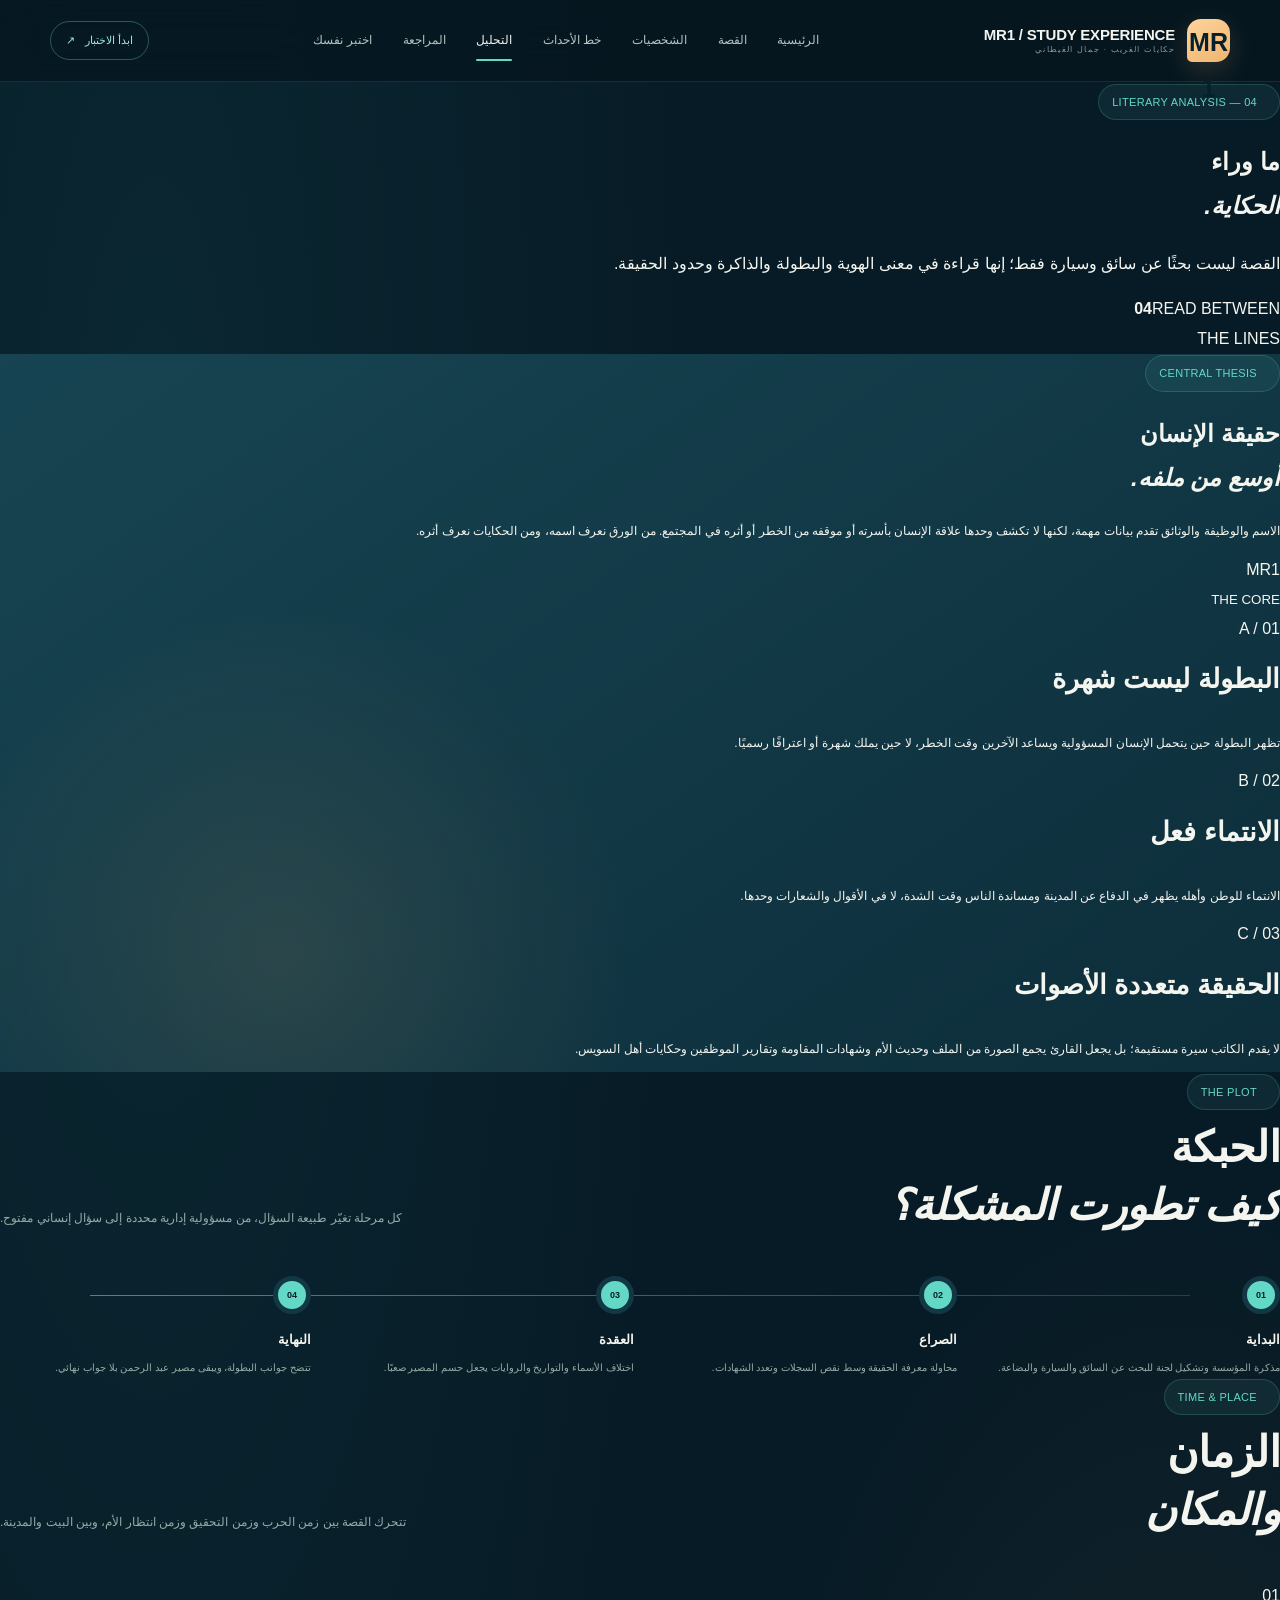
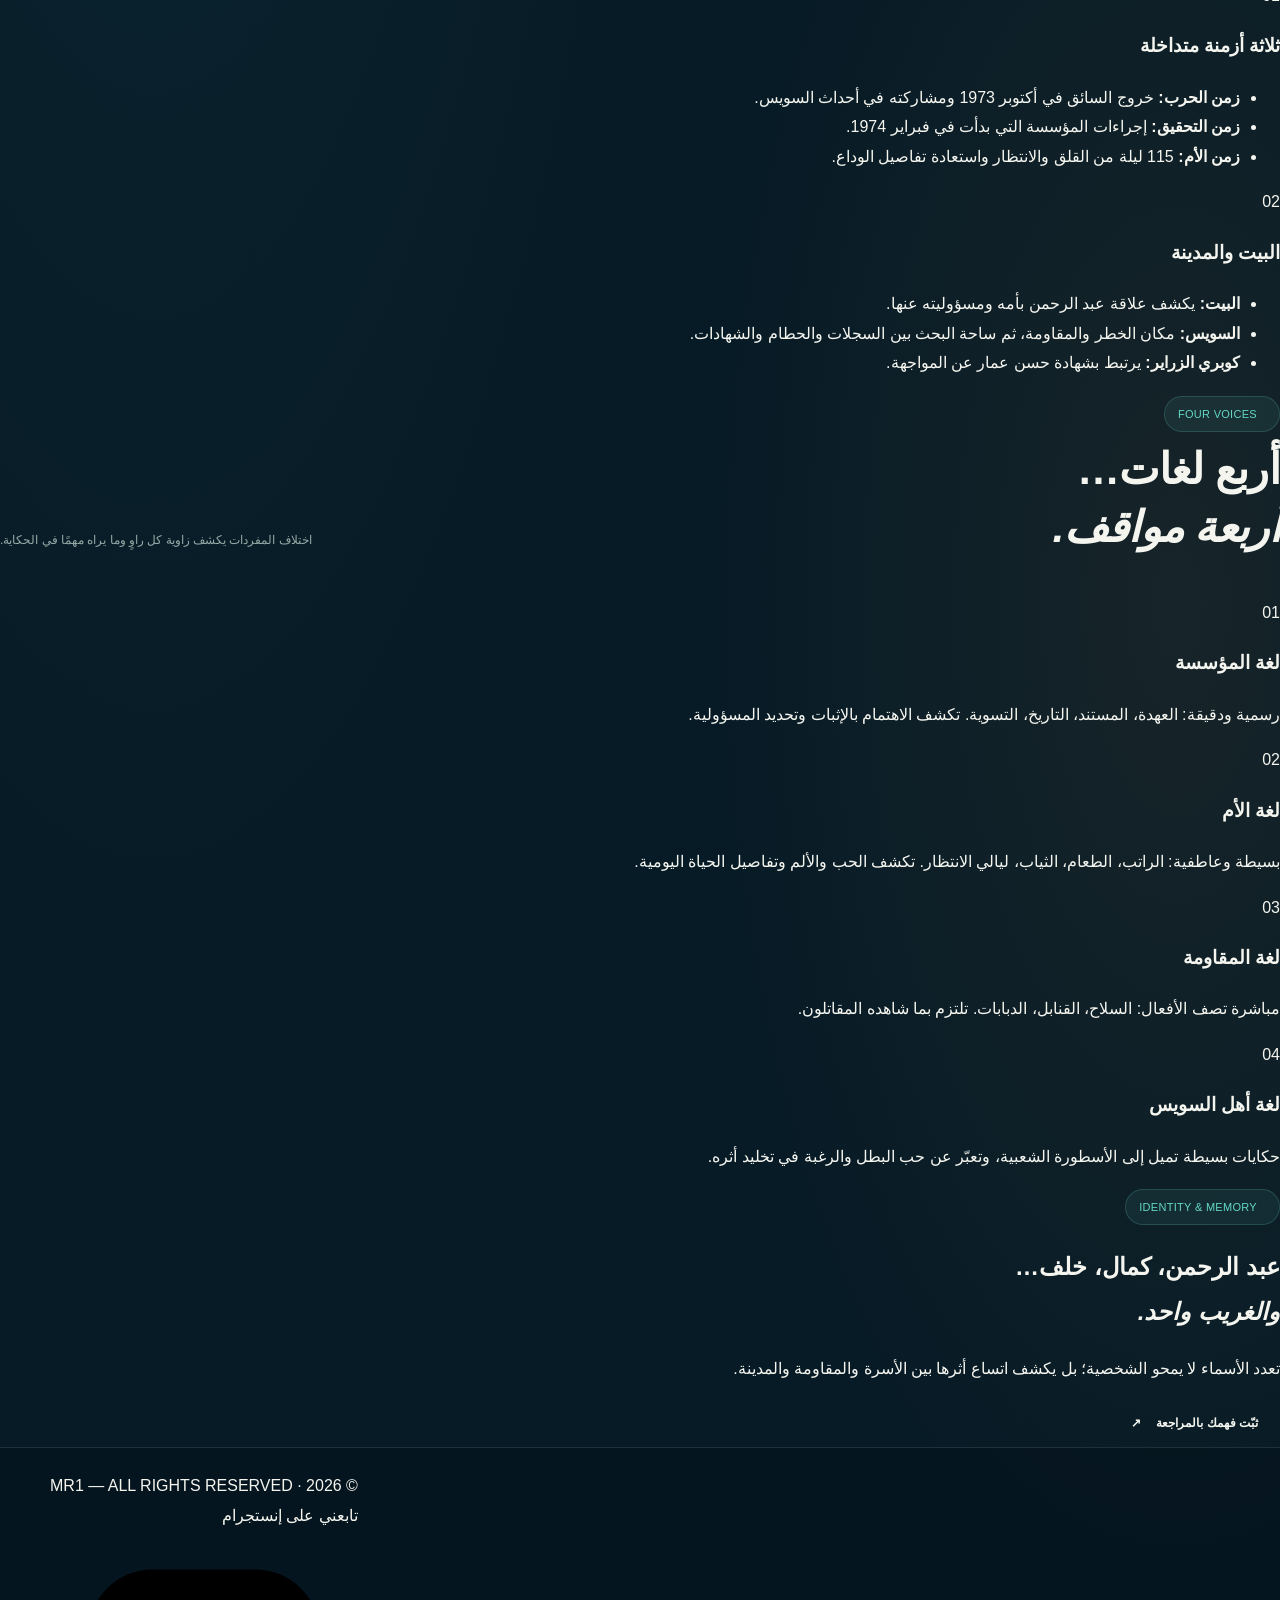
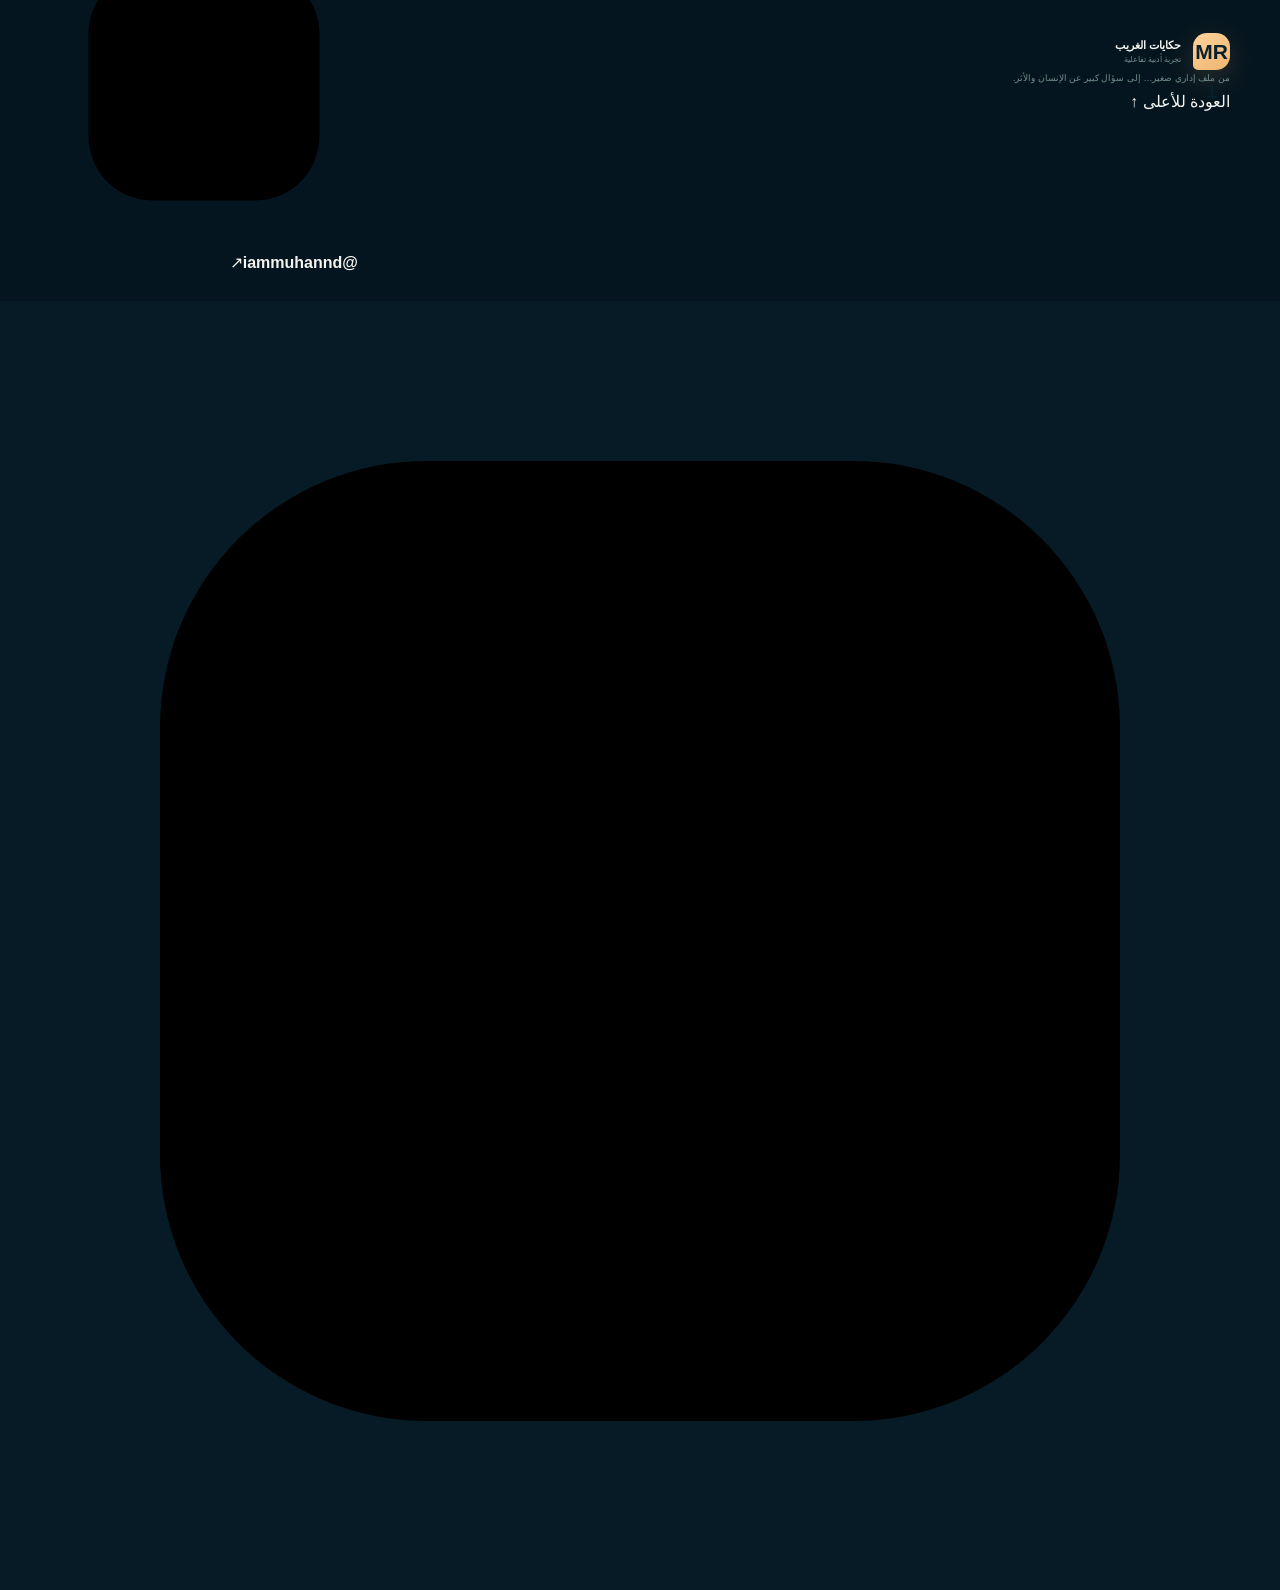
==== analysis.html @ cb4d7dae "Add files via upload" ====
<!doctype html>
<html lang="ar" dir="rtl">
<head>
<meta charset="utf-8"><meta name="viewport" content="width=device-width, initial-scale=1">
<meta name="theme-color" content="#050505"><meta name="description" content="تحليل الفكرة الرئيسة والحبكة والزمان والمكان واللغات السردية في قصة حكايات الغريب.">
<title>التحليل الأدبي | MR1 — حكايات الغريب</title>
<link rel="icon" href="assets/favicon.svg" type="image/svg+xml"><link rel="stylesheet" href="css/style.css"><script src="js/main.js" defer></script>
</head>
<body data-page="analysis" id="top"><div class="grain" aria-hidden="true"></div><div class="light-orb orb-a" aria-hidden="true"></div><div class="light-orb orb-b" aria-hidden="true"></div>
<header class="site-header">
      <a class="brand" href="index.html" aria-label="MR1 — الصفحة الرئيسية"><span class="brand-mark">MR<span>1</span></span><span class="brand-copy"><strong>MR1 / STUDY EXPERIENCE</strong><small>حكايات الغريب · جمال الغيطاني</small></span></a>
      <button class="menu-toggle" type="button" aria-label="فتح القائمة" aria-expanded="false" aria-controls="main-nav"><i></i><i></i><i></i></button>
      <nav class="main-nav" id="main-nav" aria-label="التنقل الرئيسي"><a href="index.html" class="" >الرئيسية</a><a href="story.html" class="" >القصة</a><a href="characters.html" class="" >الشخصيات</a><a href="timeline.html" class="" >خط الأحداث</a><a href="analysis.html" class="active" aria-current=page>التحليل</a><a href="review.html" class="" >المراجعة</a><a href="quiz.html" class="" >اختبر نفسك</a></nav>
      <a class="header-cta" href="quiz.html">ابدأ الاختبار <span>↗</span></a>
    </header><main>
<section class="page-hero shell"><div class="page-hero-copy"><span class="eyebrow"><i></i> 04 — LITERARY ANALYSIS</span><h1>ما وراء<br><em>الحكاية.</em></h1><p>القصة ليست بحثًا عن سائق وسيارة فقط؛ إنها قراءة في معنى الهوية والبطولة والذاكرة وحدود الحقيقة.</p></div><div class="page-side-note"><b>04</b><span>READ BETWEEN<br>THE LINES</span></div></section>
<section class="analysis-main shell"><div class="thesis-card reveal"><div><span class="eyebrow"><i></i> CENTRAL THESIS</span><h2>حقيقة الإنسان<br><em>أوسع من ملفه.</em></h2><p>الاسم والوظيفة والوثائق تقدم بيانات مهمة، لكنها لا تكشف وحدها علاقة الإنسان بأسرته أو موقفه من الخطر أو أثره في المجتمع. من الورق نعرف اسمه، ومن الحكايات نعرف أثره.</p></div><div class="thesis-stamp">MR1<br><small>THE CORE</small></div></div>
<div class="analysis-points"><article class="analysis-point reveal"><span>A / 01</span><h3>البطولة ليست شهرة</h3><p>تظهر البطولة حين يتحمل الإنسان المسؤولية ويساعد الآخرين وقت الخطر، لا حين يملك شهرة أو اعترافًا رسميًا.</p></article><article class="analysis-point reveal"><span>B / 02</span><h3>الانتماء فعل</h3><p>الانتماء للوطن وأهله يظهر في الدفاع عن المدينة ومساندة الناس وقت الشدة، لا في الأقوال والشعارات وحدها.</p></article><article class="analysis-point reveal"><span>C / 03</span><h3>الحقيقة متعددة الأصوات</h3><p>لا يقدم الكاتب سيرة مستقيمة؛ بل يجعل القارئ يجمع الصورة من الملف وحديث الأم وشهادات المقاومة وتقارير الموظفين وحكايات أهل السويس.</p></article></div></section>
<section class="plot-section"><div class="shell"><div class="section-heading reveal"><div><span class="eyebrow"><i></i> THE PLOT</span><h2>الحبكة<br><em>كيف تطورت المشكلة؟</em></h2></div><p>كل مرحلة تغيّر طبيعة السؤال، من مسؤولية إدارية محددة إلى سؤال إنساني مفتوح.</p></div><div class="plot-steps"><article class="plot-step reveal"><span>01</span><b>البداية</b><p>مذكرة المؤسسة وتشكيل لجنة للبحث عن السائق والسيارة والبضاعة.</p></article><article class="plot-step reveal"><span>02</span><b>الصراع</b><p>محاولة معرفة الحقيقة وسط نقص السجلات وتعدد الشهادات.</p></article><article class="plot-step reveal"><span>03</span><b>العقدة</b><p>اختلاف الأسماء والتواريخ والروايات يجعل حسم المصير صعبًا.</p></article><article class="plot-step reveal"><span>04</span><b>النهاية</b><p>تتضح جوانب البطولة، ويبقى مصير عبد الرحمن بلا جواب نهائي.</p></article></div></div></section>
<section class="time-voices shell"><div class="section-heading reveal"><div><span class="eyebrow"><i></i> TIME & PLACE</span><h2>الزمان<br><em>والمكان</em></h2></div><p>تتحرك القصة بين زمن الحرب وزمن التحقيق وزمن انتظار الأم، وبين البيت والمدينة.</p></div><div class="timeplace-grid"><article class="timeplace-card reveal"><span class="giant-mark">01</span><h3>ثلاثة أزمنة متداخلة</h3><ul><li><b>زمن الحرب:</b> خروج السائق في أكتوبر 1973 ومشاركته في أحداث السويس.</li><li><b>زمن التحقيق:</b> إجراءات المؤسسة التي بدأت في فبراير 1974.</li><li><b>زمن الأم:</b> 115 ليلة من القلق والانتظار واستعادة تفاصيل الوداع.</li></ul></article><article class="timeplace-card reveal"><span class="giant-mark">02</span><h3>البيت والمدينة</h3><ul><li><b>البيت:</b> يكشف علاقة عبد الرحمن بأمه ومسؤوليته عنها.</li><li><b>السويس:</b> مكان الخطر والمقاومة، ثم ساحة البحث بين السجلات والحطام والشهادات.</li><li><b>كوبري الزراير:</b> يرتبط بشهادة حسن عمار عن المواجهة.</li></ul></article></div></section>
<section class="voices-section"><div class="shell"><div class="section-heading reveal"><div><span class="eyebrow"><i></i> FOUR VOICES</span><h2>أربع لغات…<br><em>أربعة مواقف.</em></h2></div><p>اختلاف المفردات يكشف زاوية كل راوٍ وما يراه مهمًا في الحكاية.</p></div><div class="voice-grid"><article class="voice reveal"><span>01</span><h3>لغة المؤسسة</h3><p>رسمية ودقيقة: العهدة، المستند، التاريخ، التسوية. تكشف الاهتمام بالإثبات وتحديد المسؤولية.</p></article><article class="voice reveal"><span>02</span><h3>لغة الأم</h3><p>بسيطة وعاطفية: الراتب، الطعام، الثياب، ليالي الانتظار. تكشف الحب والألم وتفاصيل الحياة اليومية.</p></article><article class="voice reveal"><span>03</span><h3>لغة المقاومة</h3><p>مباشرة تصف الأفعال: السلاح، القنابل، الدبابات. تلتزم بما شاهده المقاتلون.</p></article><article class="voice reveal"><span>04</span><h3>لغة أهل السويس</h3><p>حكايات بسيطة تميل إلى الأسطورة الشعبية، وتعبّر عن حب البطل والرغبة في تخليد أثره.</p></article></div></div></section>
<section class="ending-callout shell reveal"><span class="eyebrow"><i></i> IDENTITY & MEMORY</span><h2>عبد الرحمن، كمال، خلف…<br><em>والغريب واحد.</em></h2><p>تعدد الأسماء لا يمحو الشخصية؛ بل يكشف اتساع أثرها بين الأسرة والمقاومة والمدينة.</p><a class="btn btn-blue" href="review.html">ثبّت فهمك بالمراجعة <span>↗</span></a></section>
</main><footer class="site-footer">
      <div class="footer-top"><div class="footer-brand"><span class="brand-mark">MR<span>1</span></span><div><strong>حكايات الغريب</strong><small>تجربة أدبية تفاعلية</small></div></div><p>من ملف إداري صغير… إلى سؤال كبير عن الإنسان والأثر.</p><a class="footer-toplink" href="#top">العودة للأعلى ↑</a></div>
      <div class="footer-bottom"><span class="copyright">© 2026 · MR1 — ALL RIGHTS RESERVED</span><div class="social-area"><span>تابعني على إنستجرام</span><a class="instagram-link" href="https://www.instagram.com/iammuhannd/" target="_blank" rel="noopener noreferrer" aria-label="افتح حساب إنستجرام iammuhannd"><svg viewBox="0 0 24 24" aria-hidden="true"><rect x="3" y="3" width="18" height="18" rx="5"/><circle cx="12" cy="12" r="4"/><circle cx="17.6" cy="6.5" r="1"/></svg><b>@iammuhannd</b><span class="external-arrow">↗</span></a></div></div>
    </footer>
    <a class="floating-instagram" href="https://www.instagram.com/iammuhannd/" target="_blank" rel="noopener noreferrer" aria-label="تابعني على إنستجرام @iammuhannd"><svg viewBox="0 0 24 24" aria-hidden="true"><rect x="3" y="3" width="18" height="18" rx="5"/><circle cx="12" cy="12" r="4"/><circle cx="17.6" cy="6.5" r="1"/></svg></a>
    <button class="back-to-top" type="button" aria-label="العودة إلى أعلى الصفحة">↑</button></body></html>
---- css/style.css ----
:root {
  --bg: #071b26;
  --bg-2: #0a2531;
  --panel: #0d2b38;
  --panel-2: #103340;
  --panel-soft: rgba(16, 51, 64, .68);
  --line: rgba(202, 226, 220, .13);
  --line-strong: rgba(202, 226, 220, .23);
  --text: #f4f5ef;
  --muted: #a8bab9;
  --teal: #64d8c6;
  --teal-2: #a1e7d9;
  --amber: #eeb46e;
  --amber-2: #ffd49d;
  --red: #e86f62;
  --ink: #08202b;
  --radius: 22px;
  --radius-lg: 32px;
  --shadow: 0 24px 70px rgba(0, 0, 0, .24);
  --container: 1180px;
}

* { box-sizing: border-box; }
html { scroll-behavior: smooth; scroll-padding-top: 92px; }
body {
  margin: 0;
  min-width: 320px;
  background:
    radial-gradient(ellipse at 12% 10%, rgba(31, 103, 111, .16), transparent 34%),
    radial-gradient(ellipse at 92% 46%, rgba(212, 145, 77, .08), transparent 28%),
    var(--bg);
  color: var(--text);
  font-family: "Cairo", "Noto Sans Arabic", Tahoma, Arial, sans-serif;
  line-height: 1.85;
  overflow-x: hidden;
}
body::before {
  position: fixed;
  inset: 0;
  z-index: -1;
  content: "";
  opacity: .16;
  pointer-events: none;
  background-image: radial-gradient(rgba(194, 222, 215, .3) .7px, transparent .7px);
  background-size: 28px 28px;
  mask-image: linear-gradient(to bottom, black, transparent 82%);
}
a { color: inherit; text-decoration: none; }
button { font: inherit; }
button, a { -webkit-tap-highlight-color: transparent; }
img { max-width: 100%; display: block; }
::selection { color: var(--ink); background: var(--teal); }

.ambient { position: fixed; z-index: -1; border-radius: 50%; filter: blur(90px); opacity: .14; pointer-events: none; }
.ambient-one { width: 360px; height: 360px; top: 18%; right: -180px; background: #39b8a6; }
.ambient-two { width: 420px; height: 420px; bottom: -200px; left: -200px; background: #d28b4f; opacity: .1; }
.section-shell { width: min(var(--container), calc(100% - 48px)); margin-inline: auto; }
.section { padding-block: 108px; }

/* Header */
.site-header {
  position: sticky;
  top: 0;
  z-index: 50;
  min-height: 82px;
  display: flex;
  align-items: center;
  justify-content: space-between;
  gap: 26px;
  padding: 12px max(24px, calc((100vw - var(--container)) / 2));
  background: rgba(5, 22, 31, .8);
  border-bottom: 1px solid rgba(209, 229, 222, .1);
  backdrop-filter: blur(18px);
}
.brand, .footer-brand { display: inline-flex; align-items: center; gap: 12px; flex-shrink: 0; }
.brand-mark {
  width: 43px; height: 43px; display: grid; place-items: center;
  border-radius: 14px 14px 14px 5px;
  color: var(--ink); background: linear-gradient(145deg, var(--amber-2), var(--amber));
  font-size: 25px; font-weight: 900; box-shadow: 0 8px 28px rgba(238, 180, 110, .18);
}
.brand-copy { display: grid; line-height: 1.35; }
.brand-copy strong { font-size: 15px; letter-spacing: -.2px; }
.brand-copy small { color: #809c9e; font-size: 8px; letter-spacing: 1.3px; direction: ltr; text-align: right; }
.main-nav { display: flex; align-items: center; gap: clamp(15px, 2.4vw, 32px); }
.main-nav a { color: #b4c3c0; font-size: 12px; transition: color .25s ease; position: relative; }
.main-nav a::after { content: ""; position: absolute; height: 2px; width: 0; background: var(--teal); right: 0; bottom: -9px; transition: width .25s ease; border-radius: 4px; }
.main-nav a:hover, .main-nav a.active { color: var(--text); }
.main-nav a:hover::after, .main-nav a.active::after { width: 100%; }
.header-cta { border: 1px solid rgba(100, 216, 198, .35); color: var(--teal-2); padding: 8px 15px; border-radius: 999px; font-size: 11px; transition: .25s ease; white-space: nowrap; }
.header-cta span { margin-right: 7px; }
.header-cta:hover { color: var(--ink); background: var(--teal); border-color: var(--teal); }
.menu-toggle { display: none; }

/* Hero */
.hero { min-height: 690px; display: grid; grid-template-columns: 1.04fr .96fr; align-items: center; gap: 54px; position: relative; padding-block: 70px 110px; }
.hero-copy { position: relative; z-index: 2; padding-top: 20px; }
.eyebrow, .section-kicker { color: var(--teal); font-size: 11px; letter-spacing: .3px; display: inline-flex; align-items: center; gap: 9px; }
.eyebrow { background: rgba(100, 216, 198, .08); border: 1px solid rgba(100, 216, 198, .19); padding: 7px 13px; border-radius: 999px; }
.eyebrow-dot { width: 6px; height: 6px; border-radius: 50%; background: var(--amber); box-shadow: 0 0 0 5px rgba(238, 180, 110, .1); }
.hero h1 { font-size: clamp(54px, 7.2vw, 92px); line-height: 1.15; letter-spacing: -3px; margin: 24px 0 5px; font-weight: 900; }
.hero h1 span { color: var(--amber); display: inline-block; position: relative; }
.hero h1 span::after { content: ""; position: absolute; right: 5px; left: 0; bottom: -7px; height: 7px; border-radius: 50%; background: linear-gradient(90deg, transparent, rgba(238, 180, 110, .55), transparent); filter: blur(2px); }
.hero-subtitle { margin: 22px 0 12px; font-size: clamp(18px, 2vw, 23px); color: var(--teal-2); font-weight: 700; }
.hero-description { max-width: 580px; margin: 0; color: #b3c4c1; font-size: 14px; line-height: 2.05; }
.hero-meta { display: flex; align-items: center; gap: 19px; flex-wrap: wrap; margin-top: 25px; color: #8ca6a4; font-size: 10px; }
.hero-meta span { display: inline-flex; align-items: center; gap: 7px; }
.meta-icon { color: var(--amber); font-style: normal; font-size: 15px; }
.hero-actions { display: flex; align-items: center; gap: 13px; flex-wrap: wrap; margin-top: 31px; }
.btn { display: inline-flex; align-items: center; justify-content: center; gap: 15px; min-height: 48px; padding: 10px 21px; border-radius: 999px; border: 1px solid transparent; cursor: pointer; font-size: 12px; font-weight: 800; transition: transform .25s ease, background .25s ease, color .25s ease, border-color .25s ease; }
.btn:hover { transform: translateY(-3px); }
.btn-primary { background: linear-gradient(115deg, var(--amber-2), var(--amber)); color: #142d31; box-shadow: 0 12px 30px rgba(238, 180, 110, .16); }
.btn-primary:hover { box-shadow: 0 16px 34px rgba(238, 180, 110, .25); }
.btn-primary span { font-size: 17px; line-height: 1; }
.btn-ghost { border-color: var(--line-strong); color: #dce6e1; background: rgba(255,255,255,.025); }
.btn-ghost:hover { border-color: rgba(100, 216, 198, .5); color: var(--teal-2); background: rgba(100, 216, 198, .07); }
.hero-note { display: flex; align-items: center; gap: 11px; margin-top: 50px; color: #6f8c8e; font-size: 10px; }
.note-line { width: 31px; height: 1px; background: var(--amber); }
.hero-visual { min-height: 530px; display: grid; place-items: center; position: relative; }
.visual-glow { position: absolute; width: 72%; height: 70%; border-radius: 50%; background: rgba(53, 171, 158, .21); filter: blur(65px); }
.hero-art-frame { width: min(365px, 78%); height: 495px; border-radius: 175px 175px 28px 28px; overflow: hidden; position: relative; border: 1px solid rgba(238, 205, 158, .4); box-shadow: 0 25px 90px rgba(0,0,0,.44); transform: rotate(-2deg); }
.hero-art { width: 100%; height: 100%; object-fit: cover; object-position: 54% 40%; filter: saturate(.78) contrast(1.07); }
.art-shade { position: absolute; inset: 0; background: linear-gradient(180deg, rgba(5, 23, 30, .04) 30%, rgba(5, 23, 30, .89) 100%), linear-gradient(90deg, rgba(8, 33, 41, .16), transparent); }
.art-caption { position: absolute; right: 27px; left: 27px; bottom: 26px; display: grid; gap: 5px; }
.art-caption span { color: var(--amber-2); font-size: 10px; }
.art-caption strong { font-size: 21px; line-height: 1.6; }
.floating-card { position: absolute; display: flex; align-items: center; gap: 12px; background: rgba(9, 37, 48, .88); border: 1px solid rgba(182, 220, 210, .18); box-shadow: var(--shadow); backdrop-filter: blur(12px); border-radius: 16px; padding: 10px 14px; z-index: 3; min-width: 205px; }
.floating-card-top { top: 88px; right: -2px; animation: float 6s ease-in-out infinite; }
.floating-card-bottom { bottom: 78px; left: -6px; animation: float 7s ease-in-out infinite reverse; }
.float-symbol { width: 39px; height: 39px; display: grid; place-items: center; color: var(--ink); font-weight: 900; background: var(--teal); border-radius: 11px; direction: ltr; }
.floating-card-bottom .float-symbol { background: var(--amber); }
.floating-card b, .floating-card small { display: block; }
.floating-card b { font-size: 11px; }
.floating-card small { color: #8ba7a4; font-size: 9px; }
.orbit { position: absolute; border: 1px solid rgba(100,216,198,.2); border-radius: 50%; transform: rotate(24deg); }
.orbit-one { width: 450px; height: 270px; }
.orbit-two { width: 510px; height: 335px; transform: rotate(-31deg); border-color: rgba(238,180,110,.14); }
.scroll-cue { position: absolute; bottom: 35px; right: 50%; transform: translateX(50%); display: flex; align-items: center; gap: 10px; font-size: 9px; color: #698687; white-space: nowrap; }
.scroll-cue span { width: 22px; height: 34px; border: 1px solid rgba(100,216,198,.4); border-radius: 15px; position: relative; }
.scroll-cue span::after { content: ""; width: 3px; height: 7px; border-radius: 4px; background: var(--teal); position: absolute; top: 7px; right: 8px; animation: wheel 1.7s infinite; }

/* Intro strip */
.intro-strip { display: grid; grid-template-columns: 190px 1fr 245px; align-items: center; gap: 28px; padding-block: 29px; border-top: 1px solid var(--line); border-bottom: 1px solid var(--line); }
.intro-label { display: flex; align-items: center; gap: 12px; color: #8da6a3; font-size: 11px; }
.section-index { width: 39px; height: 39px; display: grid; place-items: center; border: 1px solid rgba(238,180,110,.4); color: var(--amber); border-radius: 12px; direction: ltr; font-size: 12px; }
.intro-statement { font-size: clamp(17px, 2vw, 22px); font-weight: 800; line-height: 1.7; }
.intro-statement em { color: var(--amber); font-style: normal; }
.intro-small { font-size: 10px; color: #819c9b; line-height: 2; border-right: 1px solid rgba(100,216,198,.3); padding-right: 20px; }

/* Section headings */
.section-heading { display: flex; justify-content: space-between; align-items: end; gap: 40px; margin-bottom: 42px; }
.section-heading h2 { margin: 8px 0 0; font-size: clamp(29px, 4vw, 43px); line-height: 1.35; letter-spacing: -.7px; }
.section-heading > p { max-width: 465px; color: #95aaa7; font-size: 12px; line-height: 2.05; margin: 0 0 4px; }
.section-kicker { text-transform: none; }

/* Story */
.story-section { padding-top: 112px; }
.story-grid { display: grid; grid-template-columns: 1.04fr .96fr; gap: 23px; }
.story-main-card, .side-card, .quote-card { border: 1px solid var(--line); background: linear-gradient(145deg, rgba(19,58,70,.82), rgba(9,35,46,.82)); border-radius: var(--radius); }
.story-main-card { padding: 29px; position: relative; overflow: hidden; }
.story-main-card::after { content: ""; position: absolute; width: 220px; height: 220px; border-radius: 50%; border: 1px solid rgba(100,216,198,.12); left: -90px; bottom: -100px; box-shadow: 0 0 0 20px rgba(100,216,198,.025), 0 0 0 40px rgba(100,216,198,.02); }
.card-topline { display: flex; align-items: center; justify-content: space-between; }
.mini-tag { color: var(--teal); background: rgba(100,216,198,.09); border: 1px solid rgba(100,216,198,.19); font-size: 9px; border-radius: 99px; padding: 4px 10px; }
.card-number { color: #567477; direction: ltr; font-size: 10px; }
.file-icon { width: 52px; height: 60px; border-radius: 5px 11px 7px 5px; background: linear-gradient(145deg, #e8ad68, #bd7640); margin: 30px 0 18px; position: relative; transform: rotate(-5deg); box-shadow: 8px 9px 20px rgba(0,0,0,.2); }
.file-icon::before { content: ""; position: absolute; top: -7px; right: 0; width: 22px; height: 12px; border-radius: 5px 5px 0 0; background: #f4c58c; }
.file-icon span { position: absolute; right: 12px; height: 2px; width: 28px; background: rgba(71,42,27,.4); border-radius: 2px; }
.file-icon span:nth-child(1) { top: 21px; }.file-icon span:nth-child(2) { top: 29px; width: 22px; }.file-icon span:nth-child(3) { top: 37px; width: 25px; }
.story-main-card h3 { margin: 0 0 8px; font-size: 25px; }
.story-main-card > p { margin: 0; max-width: 530px; color: #aabfbb; font-size: 12px; }
.file-data { display: grid; grid-template-columns: 1fr 1fr; gap: 11px; border-top: 1px solid var(--line); border-bottom: 1px solid var(--line); padding-block: 18px; margin-top: 23px; }
.file-data div { display: grid; gap: 2px; }
.file-data small { color: #72908f; font-size: 9px; }
.file-data strong { color: #e2eae3; font-size: 11px; }
.card-footnote { color: var(--amber-2); font-size: 10px; margin-top: 18px; position: relative; z-index: 1; }
.story-side { display: grid; grid-template-rows: 1fr 1fr auto; gap: 13px; }
.side-card { display: flex; align-items: flex-start; gap: 17px; padding: 20px 22px; }
.side-number { color: var(--amber); font-size: 27px; font-weight: 900; line-height: 1; direction: ltr; }
.side-label { color: var(--teal); font-size: 9px; }
.side-card h3 { margin: 2px 0 4px; font-size: 17px; }
.side-card p { color: #98afaa; margin: 0; font-size: 11px; line-height: 1.9; }
.quote-card { padding: 17px 22px 16px; background: rgba(238,180,110,.08); border-color: rgba(238,180,110,.23); position: relative; }
.quote-mark { position: absolute; top: 1px; left: 18px; color: rgba(238,180,110,.3); font-family: Georgia, serif; font-size: 62px; line-height: 1; }
.quote-card p { color: #f3dfc4; font-size: 13px; font-weight: 700; margin: 0 0 5px; padding-left: 35px; }
.quote-card small { color: #ae8d67; font-size: 9px; }

/* Timeline */
.timeline-section { background: linear-gradient(180deg, rgba(13,43,55,.22), rgba(7,27,38,.08)); border-block: 1px solid rgba(202,226,220,.07); }
.filter-row { display: flex; gap: 8px; align-items: center; flex-wrap: wrap; margin-bottom: 23px; }
.filter-chip { border: 1px solid var(--line); color: #9bb0ad; border-radius: 99px; padding: 7px 14px; background: rgba(255,255,255,.02); font-size: 10px; cursor: pointer; transition: .2s ease; }
.filter-chip span { color: var(--amber); margin-right: 5px; }
.filter-chip:hover, .filter-chip.active { color: var(--ink); background: var(--teal); border-color: var(--teal); }
.filter-chip.active span { color: #315451; }
.timeline-grid { display: grid; grid-template-columns: repeat(4, 1fr); gap: 13px; }
.timeline-card { min-height: 240px; position: relative; padding: 20px 19px 17px; background: rgba(12,43,55,.8); border: 1px solid var(--line); border-radius: 17px; transition: transform .25s ease, border-color .25s ease, background .25s ease; overflow: hidden; }
.timeline-card::after { content: ""; position: absolute; inset-inline-start: -31px; top: -35px; width: 95px; height: 95px; border-radius: 50%; border: 1px solid rgba(100,216,198,.12); box-shadow: 0 0 0 13px rgba(100,216,198,.025); }
.timeline-card:hover { transform: translateY(-5px); border-color: rgba(100,216,198,.36); background: rgba(16,55,67,.95); }
.timeline-card[hidden] { display: none; }
.timeline-count { display: inline-grid; place-items: center; width: 32px; height: 32px; border-radius: 10px; background: rgba(238,180,110,.12); color: var(--amber); font-size: 10px; font-weight: 900; direction: ltr; }
.timeline-date { display: block; color: #799693; font-size: 9px; margin-top: 14px; }
.timeline-card h3 { font-size: 16px; margin: 4px 0 7px; }
.timeline-card p { color: #9db2ae; font-size: 10px; line-height: 1.9; margin: 0 0 16px; }
.timeline-type { display: inline-block; color: var(--teal-2); font-size: 9px; border-top: 1px solid var(--line); padding-top: 8px; width: 100%; }
.timeline-card-final { border-color: rgba(238,180,110,.35); background: linear-gradient(145deg, rgba(79,56,39,.36), rgba(12,43,55,.88)); }
.timeline-card-final .timeline-count { background: var(--amber); color: var(--ink); }
.timeline-empty { text-align: center; color: var(--amber-2); font-size: 12px; padding: 25px; }

/* Identity */
.identity-section { padding-top: 100px; padding-bottom: 20px; }
.identity-panel { min-height: 360px; overflow: hidden; display: grid; grid-template-columns: 1.05fr .95fr; gap: 30px; align-items: center; padding: 40px 52px; border: 1px solid rgba(100,216,198,.18); border-radius: var(--radius-lg); background: radial-gradient(circle at 77% 50%, rgba(69,168,156,.22), transparent 34%), linear-gradient(120deg, #103746, #0a2734); position: relative; }
.identity-panel::before { content: ""; position: absolute; inset: 0; pointer-events: none; opacity: .14; background: repeating-linear-gradient(135deg, transparent 0 16px, rgba(206,231,220,.13) 17px, transparent 18px 33px); mask-image: linear-gradient(90deg, transparent, black); }
.identity-copy { position: relative; z-index: 2; }
.identity-copy h2 { margin: 9px 0 12px; font-size: clamp(29px, 4vw, 43px); }
.identity-copy p { color: #a6bfba; font-size: 12px; max-width: 560px; }
.name-cloud { display: flex; gap: 9px; align-items: center; flex-wrap: wrap; margin-top: 25px; }
.name-cloud span, .name-cloud strong { border: 1px solid rgba(210,233,222,.18); padding: 6px 13px; border-radius: 99px; font-size: 10px; color: #d9e6dd; background: rgba(255,255,255,.035); }
.name-cloud i { color: var(--amber); font-size: 12px; font-style: normal; }
.name-cloud strong { color: var(--ink); background: var(--amber); border-color: var(--amber); }
.identity-visual { height: 290px; display: grid; place-items: center; position: relative; }
.identity-ring { position: absolute; border: 1px solid rgba(100,216,198,.36); border-radius: 50%; transform: rotate(-25deg); }
.ring-a { width: 240px; height: 240px; box-shadow: 0 0 50px rgba(100,216,198,.08), inset 0 0 40px rgba(100,216,198,.05); }
.ring-b { width: 310px; height: 190px; border-color: rgba(238,180,110,.28); transform: rotate(38deg); }
.identity-core { width: 150px; height: 150px; border-radius: 50%; display: grid; place-content: center; text-align: center; background: radial-gradient(circle at 34% 25%, #1c5b61, #0a2834 73%); border: 1px solid rgba(177,233,215,.42); box-shadow: 0 0 50px rgba(100,216,198,.16); z-index: 1; }
.identity-core span { color: var(--amber); font-size: 10px; }
.identity-core strong { font-size: 22px; line-height: 1.25; }
.identity-core small { color: #8faaa4; font-size: 8px; margin-top: 4px; }
.orbit-label { position: absolute; z-index: 2; background: #173e48; border: 1px solid rgba(100,216,198,.25); border-radius: 99px; font-size: 9px; padding: 5px 12px; color: var(--teal-2); }
.label-one { top: 22px; right: 50%; transform: translateX(50%); }.label-two { bottom: 27px; right: 3px; }.label-three { bottom: 36px; left: 5px; }

/* Characters */
.character-grid { display: grid; grid-template-columns: repeat(5, 1fr); gap: 13px; }
.character-card { padding: 21px 18px 18px; border-radius: 18px; background: linear-gradient(155deg, rgba(17,54,66,.88), rgba(9,34,45,.84)); border: 1px solid var(--line); min-height: 290px; transition: transform .25s ease, border-color .25s ease; }
.character-card:hover { transform: translateY(-5px); border-color: rgba(100,216,198,.34); }
.character-highlight { border-color: rgba(238,180,110,.36); background: linear-gradient(155deg, rgba(73,55,40,.45), rgba(9,34,45,.9)); }
.character-avatar { width: 47px; height: 47px; border-radius: 15px 15px 15px 5px; display: grid; place-items: center; font-size: 22px; font-weight: 900; color: var(--ink); background: var(--amber); margin-bottom: 17px; }
.avatar-warm { background: #d78b75; }.avatar-blue { background: #75bdbd; }.avatar-purple { background: #9a9ac7; }.avatar-gold { background: #dbbd77; }
.character-role { color: var(--teal); font-size: 9px; }
.character-card h3 { font-size: 15px; margin: 4px 0 7px; }
.character-card p { color: #9bb0ac; font-size: 10px; line-height: 1.95; margin: 0; }
.character-tags { display: flex; gap: 5px; flex-wrap: wrap; margin-top: 14px; }
.character-tags span { color: #a9c0b9; border: 1px solid var(--line); padding: 3px 7px; border-radius: 99px; font-size: 8px; }
.witness-band { display: grid; grid-template-columns: 260px 1fr; gap: 30px; padding: 22px 26px; margin-top: 17px; border: 1px solid var(--line); border-radius: 17px; background: rgba(255,255,255,.025); align-items: center; }
.witness-band h3 { margin: 3px 0 0; font-size: 16px; }
.witness-band p { margin: 0; color: #9cb2ae; font-size: 11px; }
.witness-band b { color: var(--amber-2); }

/* Analysis */
.analysis-section { background: linear-gradient(180deg, rgba(9,35,47,.88), rgba(7,27,38,.9)); border-block: 1px solid rgba(202,226,220,.07); }
.analysis-grid { display: grid; grid-template-columns: 1.18fr 1fr 1fr; gap: 13px; }
.analysis-card { min-height: 225px; padding: 23px; border: 1px solid var(--line); border-radius: 19px; background: rgba(15,49,61,.68); position: relative; overflow: hidden; }
.analysis-card h3 { font-size: 18px; margin: 5px 0 8px; }
.analysis-card p { color: #9bb1ad; font-size: 10px; line-height: 2; margin: 0; }
.analysis-number { position: absolute; top: 9px; left: 15px; font-size: 37px; font-weight: 900; color: rgba(100,216,198,.1); direction: ltr; }
.analysis-main { grid-row: span 2; min-height: 0; display: flex; flex-direction: column; justify-content: center; background: radial-gradient(circle at 22% 84%, rgba(238,180,110,.11), transparent 30%), linear-gradient(145deg, #174452, #0d2d3a); border-color: rgba(100,216,198,.25); }
.analysis-main h3 { font-size: 27px; max-width: 330px; margin-top: 12px; }
.analysis-main p { font-size: 12px; }
.analysis-quote { font-size: 11px; border-right: 2px solid var(--amber); padding-right: 13px; margin-top: 25px; color: var(--amber-2); }
.plot-block { margin-top: 48px; border: 1px solid var(--line); border-radius: 22px; padding: 28px; background: rgba(255,255,255,.025); }
.plot-heading { display: flex; align-items: end; justify-content: space-between; margin-bottom: 26px; }
.plot-heading h3 { margin: 4px 0 0; font-size: 22px; }
.plot-steps { display: grid; grid-template-columns: repeat(4, 1fr); gap: 12px; position: relative; }
.plot-steps::before { content: ""; position: absolute; height: 1px; top: 19px; right: 7%; left: 7%; background: linear-gradient(90deg, var(--amber), rgba(100,216,198,.4)); opacity: .55; }
.plot-step { position: relative; padding-top: 48px; }
.plot-step > span { position: absolute; top: 0; right: 0; z-index: 1; width: 38px; height: 38px; display: grid; place-items: center; border-radius: 50%; color: var(--ink); background: var(--teal); border: 5px solid #123845; direction: ltr; font-size: 9px; font-weight: 900; }
.plot-step-end > span { background: var(--amber); }
.plot-step b { font-size: 13px; }
.plot-step p { font-size: 10px; color: #95aba6; line-height: 1.9; margin: 4px 0 0; padding-left: 13px; }
.time-place-grid { display: grid; grid-template-columns: 1fr 1fr; gap: 14px; margin-top: 15px; }
.time-place-card { display: flex; gap: 18px; padding: 25px; border: 1px solid var(--line); border-radius: 19px; background: rgba(15,49,61,.65); }
.tp-icon { flex-shrink: 0; width: 44px; height: 44px; display: grid; place-items: center; background: rgba(238,180,110,.1); color: var(--amber); border-radius: 13px; font-size: 22px; }
.time-place-card h3 { margin: 3px 0 10px; font-size: 18px; }
.time-place-card ul { margin: 0; padding-right: 17px; color: #9db2ad; font-size: 10px; line-height: 2.05; }
.time-place-card li { margin: 4px 0; }
.time-place-card b { color: #d8e5db; }
.voices-block { margin-top: 50px; }
.voices-heading { display: flex; align-items: end; justify-content: space-between; gap: 20px; margin-bottom: 20px; }
.voices-heading h3 { margin: 5px 0 0; font-size: 24px; }
.voices-heading > p { color: #91a9a5; font-size: 10px; margin: 0; }
.voices-grid { display: grid; grid-template-columns: repeat(4, 1fr); gap: 12px; }
.voice-card { padding: 20px; border: 1px solid var(--line); border-radius: 17px; background: linear-gradient(145deg, rgba(18,58,69,.7), rgba(9,34,45,.8)); }
.voice-symbol { color: var(--amber); font-size: 10px; direction: ltr; display: inline-block; border-bottom: 1px solid rgba(238,180,110,.35); padding-bottom: 4px; }
.voice-card h4 { margin: 9px 0 4px; font-size: 14px; }
.voice-card p { margin: 0; color: #9bb0ac; font-size: 10px; line-height: 1.95; }

/* Open ending */
.open-ending-section { padding-top: 90px; padding-bottom: 90px; }
.open-ending-card { min-height: 330px; display: grid; grid-template-columns: 300px 1fr; gap: 42px; align-items: center; padding: 35px 44px; border: 1px solid rgba(238,180,110,.2); border-radius: var(--radius-lg); background: radial-gradient(circle at 15% 50%, rgba(238,180,110,.1), transparent 32%), linear-gradient(110deg, rgba(69,49,36,.34), rgba(12,42,53,.9)); overflow: hidden; }
.ending-art { height: 235px; display: grid; place-items: center; position: relative; }
.ending-orbit { position: absolute; width: 195px; height: 195px; border: 1px solid rgba(238,180,110,.37); border-radius: 50%; box-shadow: 0 0 0 18px rgba(238,180,110,.035), 0 0 0 38px rgba(238,180,110,.025); }
.ending-question { width: 108px; height: 108px; border-radius: 50%; display: grid; place-items: center; color: var(--ink); background: linear-gradient(145deg, var(--amber-2), #d48a50); font-size: 62px; font-weight: 900; box-shadow: 0 0 55px rgba(238,180,110,.16); z-index: 1; }
.ending-label { position: absolute; bottom: 3px; color: #bd9a73; font-size: 9px; }
.ending-copy h2 { font-size: clamp(26px, 3.7vw, 39px); margin: 6px 0 10px; }
.ending-copy p { max-width: 720px; color: #a9bab2; font-size: 12px; line-height: 2.1; margin: 0; }
.ending-points { display: flex; flex-wrap: wrap; gap: 9px; margin-top: 22px; }
.ending-points span { border: 1px solid rgba(238,180,110,.19); background: rgba(238,180,110,.06); color: #dcb98e; font-size: 9px; border-radius: 99px; padding: 5px 10px; }

/* Quiz */
.quiz-section { background: linear-gradient(180deg, rgba(13,43,55,.28), rgba(8,30,41,.8)); border-block: 1px solid rgba(202,226,220,.08); }
.quiz-layout { display: grid; grid-template-columns: 310px 1fr; border: 1px solid var(--line); border-radius: 24px; overflow: hidden; background: rgba(13,44,57,.7); box-shadow: var(--shadow); }
.quiz-aside { padding: 32px; background: linear-gradient(160deg, #174552, #0d2d39); border-left: 1px solid var(--line); }
.quiz-badge { display: inline-block; color: var(--teal-2); border: 1px solid rgba(100,216,198,.25); border-radius: 99px; padding: 5px 11px; font-size: 9px; }
.quiz-big-number { color: var(--amber); font-size: 75px; line-height: 1.2; font-weight: 900; margin-top: 23px; direction: ltr; text-align: right; }
.quiz-big-number span { color: #a6b9b2; font-size: 12px; font-weight: 400; }
.quiz-aside h3 { margin: 3px 0 7px; font-size: 20px; }
.quiz-aside p { color: #9ab3ad; font-size: 10px; line-height: 2; margin: 0; }
.quiz-progress-label { display: flex; justify-content: space-between; font-size: 9px; color: #8ba6a2; margin-top: 35px; }
.quiz-progress-label b { color: var(--teal-2); direction: ltr; }
.progress-track { height: 5px; background: rgba(255,255,255,.1); border-radius: 99px; overflow: hidden; margin-top: 8px; }
.progress-track span { display: block; width: 0; height: 100%; background: linear-gradient(90deg, var(--teal), var(--amber)); border-radius: inherit; transition: width .3s ease; }
.quiz-main { padding: 30px; min-height: 410px; }
.quiz-question { padding-bottom: 23px; margin-bottom: 21px; border-bottom: 1px solid var(--line); }
.quiz-question:last-child { border-bottom: 0; margin-bottom: 0; }
.quiz-question-top { display: flex; justify-content: space-between; align-items: center; gap: 15px; }
.quiz-question-top span:first-child { color: var(--amber); font-size: 9px; }
.quiz-question-top span:last-child { color: #71908d; font-size: 9px; }
.quiz-question h3 { font-size: 16px; margin: 5px 0 14px; }
.quiz-options { display: grid; grid-template-columns: 1fr 1fr; gap: 8px; }
.quiz-option { text-align: right; color: #b8c9c2; background: rgba(255,255,255,.025); border: 1px solid var(--line); border-radius: 11px; padding: 10px 13px; font-size: 10px; cursor: pointer; transition: .2s ease; }
.quiz-option:hover:not(:disabled) { border-color: rgba(100,216,198,.42); color: var(--text); background: rgba(100,216,198,.06); }
.quiz-option:disabled { cursor: default; opacity: .86; }
.quiz-option.correct { border-color: rgba(100,216,198,.7); background: rgba(100,216,198,.15); color: #a5f0db; }
.quiz-option.incorrect { border-color: rgba(232,111,98,.6); background: rgba(232,111,98,.12); color: #ffb0a6; }
.quiz-feedback { margin: 10px 0 0; color: #99b7b0; font-size: 10px; line-height: 1.9; }
.quiz-feedback strong { color: var(--teal-2); }
.quiz-footer { display: flex; justify-content: space-between; align-items: center; gap: 15px; border-top: 1px solid var(--line); padding-top: 18px; margin-top: 8px; }
.quiz-footer .btn { min-height: 39px; padding: 7px 15px; font-size: 10px; }
.quiz-footer > span { color: #799593; font-size: 9px; }
.quiz-result { border: 1px solid rgba(238,180,110,.3); background: rgba(238,180,110,.07); border-radius: 14px; padding: 16px; margin-bottom: 15px; display: flex; align-items: center; justify-content: space-between; gap: 15px; }
.quiz-result strong { color: var(--amber-2); font-size: 20px; direction: ltr; }
.quiz-result p { margin: 0; color: #c0cfc5; font-size: 11px; }

/* CTA + Footer */
.final-cta { display: flex; justify-content: space-between; align-items: center; gap: 30px; padding-block: 80px; }
.final-cta h2 { max-width: 760px; margin: 8px 0 0; font-size: clamp(23px, 3.2vw, 35px); line-height: 1.6; }
.final-cta .btn { flex-shrink: 0; }
.site-footer { border-top: 1px solid var(--line); min-height: 100px; display: flex; align-items: center; justify-content: space-between; gap: 20px; padding: 23px max(24px, calc((100vw - var(--container)) / 2)); background: rgba(4,18,26,.55); }
.footer-brand .brand-mark { width: 37px; height: 37px; font-size: 21px; }
.footer-brand div { display: grid; line-height: 1.4; }
.footer-brand strong { font-size: 11px; }.footer-brand small { color: #718d8b; font-size: 8px; }
.site-footer p { color: #728e8b; font-size: 9px; margin: 0; }
.site-footer > a { color: var(--teal); font-size: 10px; }
.back-to-top { position: fixed; left: 24px; bottom: 24px; z-index: 40; width: 43px; height: 43px; border: 1px solid rgba(100,216,198,.35); border-radius: 14px; background: rgba(7,31,42,.9); color: var(--teal); font-size: 21px; cursor: pointer; opacity: 0; visibility: hidden; transform: translateY(12px); transition: .25s ease; backdrop-filter: blur(10px); }
.back-to-top.visible { opacity: 1; visibility: visible; transform: translateY(0); }

/* Motion */
.js-ready .reveal { opacity: 0; transform: translateY(18px); transition: opacity .65s ease, transform .65s ease; }
.js-ready .reveal.is-visible { opacity: 1; transform: translateY(0); }
@keyframes float { 0%,100% { transform: translateY(0); } 50% { transform: translateY(-10px); } }
@keyframes wheel { 0% { opacity: 0; transform: translateY(0); } 30% { opacity: 1; } 100% { opacity: 0; transform: translateY(12px); } }

/* Responsive */
@media (max-width: 1050px) {
  .main-nav { gap: 14px; }
  .main-nav a { font-size: 10px; }
  .hero { gap: 25px; }
  .timeline-grid { grid-template-columns: repeat(3, 1fr); }
  .character-grid { grid-template-columns: repeat(3, 1fr); }
  .character-card { min-height: 260px; }
}
@media (max-width: 760px) {
  html { scroll-padding-top: 78px; }
  .section-shell { width: min(100% - 32px, var(--container)); }
  .section { padding-block: 76px; }
  .site-header { min-height: 70px; padding: 10px 16px; gap: 12px; }
  .brand-mark { width: 39px; height: 39px; }
  .brand-copy strong { font-size: 13px; }.brand-copy small { font-size: 7px; }
  .header-cta { display: none; }
  .menu-toggle { display: flex; width: 41px; height: 41px; flex-direction: column; justify-content: center; align-items: center; gap: 5px; border: 1px solid var(--line-strong); border-radius: 12px; background: rgba(255,255,255,.03); cursor: pointer; }
  .menu-toggle span { display: block; width: 17px; height: 2px; background: var(--teal-2); border-radius: 4px; transition: .2s ease; }
  .menu-toggle[aria-expanded="true"] span:nth-child(1) { transform: translateY(7px) rotate(45deg); }
  .menu-toggle[aria-expanded="true"] span:nth-child(2) { opacity: 0; }
  .menu-toggle[aria-expanded="true"] span:nth-child(3) { transform: translateY(-7px) rotate(-45deg); }
  .main-nav { display: none; position: absolute; top: calc(100% + 1px); left: 0; right: 0; padding: 13px 18px 18px; background: rgba(5,22,31,.97); border-bottom: 1px solid var(--line); flex-direction: column; align-items: stretch; gap: 0; }
  .main-nav.open { display: flex; }
  .main-nav a { padding: 11px 5px; font-size: 12px; border-bottom: 1px solid rgba(202,226,220,.07); }
  .main-nav a::after { display: none; }
  .hero { min-height: auto; grid-template-columns: 1fr; gap: 12px; padding-block: 58px 85px; }
  .hero-copy { padding-top: 0; }
  .hero h1 { font-size: clamp(55px, 16vw, 82px); letter-spacing: -2px; }
  .hero-description { font-size: 12px; }
  .hero-meta { gap: 10px 16px; font-size: 9px; }
  .hero-note { margin-top: 28px; }
  .hero-visual { min-height: 450px; margin-top: 10px; }
  .hero-art-frame { width: 62%; height: 415px; }
  .floating-card-top { right: 1%; top: 65px; }.floating-card-bottom { left: 0; bottom: 48px; }
  .orbit-one { width: 330px; height: 210px; }.orbit-two { width: 360px; height: 240px; }
  .scroll-cue { bottom: 24px; }
  .intro-strip { grid-template-columns: 1fr; gap: 13px; padding-block: 24px; }
  .intro-statement { font-size: 18px; }.intro-small { border-right: 0; padding-right: 0; max-width: 450px; }
  .section-heading { display: block; margin-bottom: 28px; }
  .section-heading > p { margin-top: 12px; font-size: 11px; }
  .story-section { padding-top: 75px; }
  .story-grid { grid-template-columns: 1fr; }
  .story-main-card { padding: 23px; }
  .story-side { grid-template-rows: auto; }
  .timeline-grid { grid-template-columns: repeat(2, 1fr); }
  .timeline-card { min-height: 230px; padding: 16px; }
  .identity-panel { grid-template-columns: 1fr; padding: 29px 24px; gap: 10px; }
  .identity-visual { height: 260px; }
  .character-grid { grid-template-columns: repeat(2, 1fr); }
  .character-card { min-height: 270px; padding: 17px 15px; }
  .witness-band { grid-template-columns: 1fr; gap: 8px; }
  .analysis-grid { grid-template-columns: 1fr 1fr; }
  .analysis-main { grid-column: 1 / -1; grid-row: auto; min-height: 260px; }
  .plot-block { padding: 22px 17px; }
  .plot-steps { grid-template-columns: 1fr 1fr; gap: 20px 13px; }
  .plot-steps::before { display: none; }
  .time-place-grid { grid-template-columns: 1fr; }
  .voices-heading { display: block; }.voices-heading > p { margin-top: 8px; }
  .voices-grid { grid-template-columns: 1fr 1fr; }
  .open-ending-card { grid-template-columns: 1fr; gap: 10px; padding: 26px 23px; }
  .ending-art { height: 210px; }
  .quiz-layout { grid-template-columns: 1fr; }
  .quiz-aside { padding: 24px; border-left: 0; border-bottom: 1px solid var(--line); }
  .quiz-big-number { font-size: 55px; margin-top: 10px; }
  .quiz-progress-label { margin-top: 18px; }
  .quiz-main { padding: 22px 17px; }
  .final-cta { display: block; padding-block: 60px; }
  .final-cta .btn { margin-top: 22px; }
  .site-footer { padding: 22px 16px; flex-wrap: wrap; }
  .site-footer p { order: 3; flex-basis: 100%; }
  .back-to-top { left: 14px; bottom: 14px; }
}
@media (max-width: 440px) {
  .hero-visual { min-height: 400px; }
  .hero-art-frame { width: 67%; height: 365px; }
  .floating-card { min-width: 174px; padding: 8px 10px; gap: 8px; }
  .floating-card-top { top: 46px; }.floating-card-bottom { bottom: 37px; }
  .floating-card b { font-size: 9px; }.floating-card small { font-size: 8px; }
  .float-symbol { width: 34px; height: 34px; font-size: 12px; }
  .timeline-grid { grid-template-columns: 1fr; }
  .timeline-card { min-height: 0; }
  .character-grid { grid-template-columns: 1fr 1fr; gap: 9px; }
  .character-card { min-height: 290px; }
  .analysis-grid { grid-template-columns: 1fr; }
  .analysis-main { grid-column: auto; }
  .plot-steps { grid-template-columns: 1fr; gap: 13px; }
  .plot-step { padding-top: 0; padding-right: 51px; min-height: 45px; }
  .plot-step > span { top: 0; right: 0; }
  .plot-step p { padding-left: 0; }
  .voices-grid { grid-template-columns: 1fr; }
  .quiz-options { grid-template-columns: 1fr; }
  .quiz-footer { align-items: flex-start; flex-direction: column; }
}
@media (prefers-reduced-motion: reduce) {
  *, *::before, *::after { scroll-behavior: auto !important; animation-duration: .01ms !important; animation-iteration-count: 1 !important; transition-duration: .01ms !important; }
  .js-ready .reveal { opacity: 1; transform: none; }
}

/* Author context */
.author-section { display: grid; grid-template-columns: 76px 1.15fr .85fr; align-items: center; gap: 25px; margin-top: 76px; margin-bottom: 85px; padding: 25px 28px; border: 1px solid rgba(238,180,110,.18); border-radius: 20px; background: linear-gradient(105deg, rgba(68,49,37,.24), rgba(12,44,56,.62)); }
.author-marker { display: grid; justify-items: center; gap: 6px; }
.author-marker span { color: #b8956b; font-size: 8px; white-space: nowrap; }
.author-marker strong { width: 54px; height: 54px; display: grid; place-items: center; border-radius: 17px 17px 17px 5px; background: linear-gradient(145deg, var(--amber-2), var(--amber)); color: var(--ink); font-size: 29px; }
.author-copy h2 { font-size: 22px; margin: 5px 0 6px; }
.author-copy p, .author-insight p { color: #9fb4ae; font-size: 10px; line-height: 2; margin: 0; }
.author-insight { border-right: 1px solid rgba(238,180,110,.34); padding-right: 22px; }
.author-insight span { color: var(--amber-2); font-size: 10px; display: block; margin-bottom: 5px; }

/* Essay answers */
.essay-section { padding-top: 20px; padding-bottom: 95px; }
.essay-list { display: grid; grid-template-columns: 1fr 1fr; gap: 11px; }
.essay-item { border: 1px solid var(--line); border-radius: 15px; background: rgba(14,47,59,.72); overflow: hidden; transition: border-color .2s ease, background .2s ease; }
.essay-item[open] { border-color: rgba(100,216,198,.32); background: rgba(17,56,67,.82); }
.essay-item summary { display: flex; align-items: center; gap: 13px; padding: 16px 18px; cursor: pointer; list-style: none; color: #dce7e0; font-size: 11px; font-weight: 700; }
.essay-item summary::-webkit-details-marker { display: none; }
.essay-item summary::after { content: "+"; margin-right: auto; color: var(--teal); font-size: 19px; font-weight: 400; }
.essay-item[open] summary::after { content: "−"; color: var(--amber); }
.essay-item summary span { display: grid; place-items: center; width: 30px; height: 30px; flex-shrink: 0; border-radius: 9px; color: var(--amber); background: rgba(238,180,110,.1); font-size: 9px; direction: ltr; }
.essay-item p { color: #9fb5ae; font-size: 10px; line-height: 2; margin: 0; padding: 0 61px 18px 20px; }
@media (max-width: 760px) {
  .author-section { grid-template-columns: 60px 1fr; gap: 15px; margin-top: 60px; margin-bottom: 65px; padding: 20px; }
  .author-marker strong { width: 46px; height: 46px; }
  .author-insight { grid-column: 1 / -1; border-right: 0; border-top: 1px solid rgba(238,180,110,.2); padding: 13px 0 0; }
  .essay-list { grid-template-columns: 1fr; }
  .essay-item summary { font-size: 10px; padding: 13px; }
  .essay-item p { padding: 0 55px 15px 15px; }
}
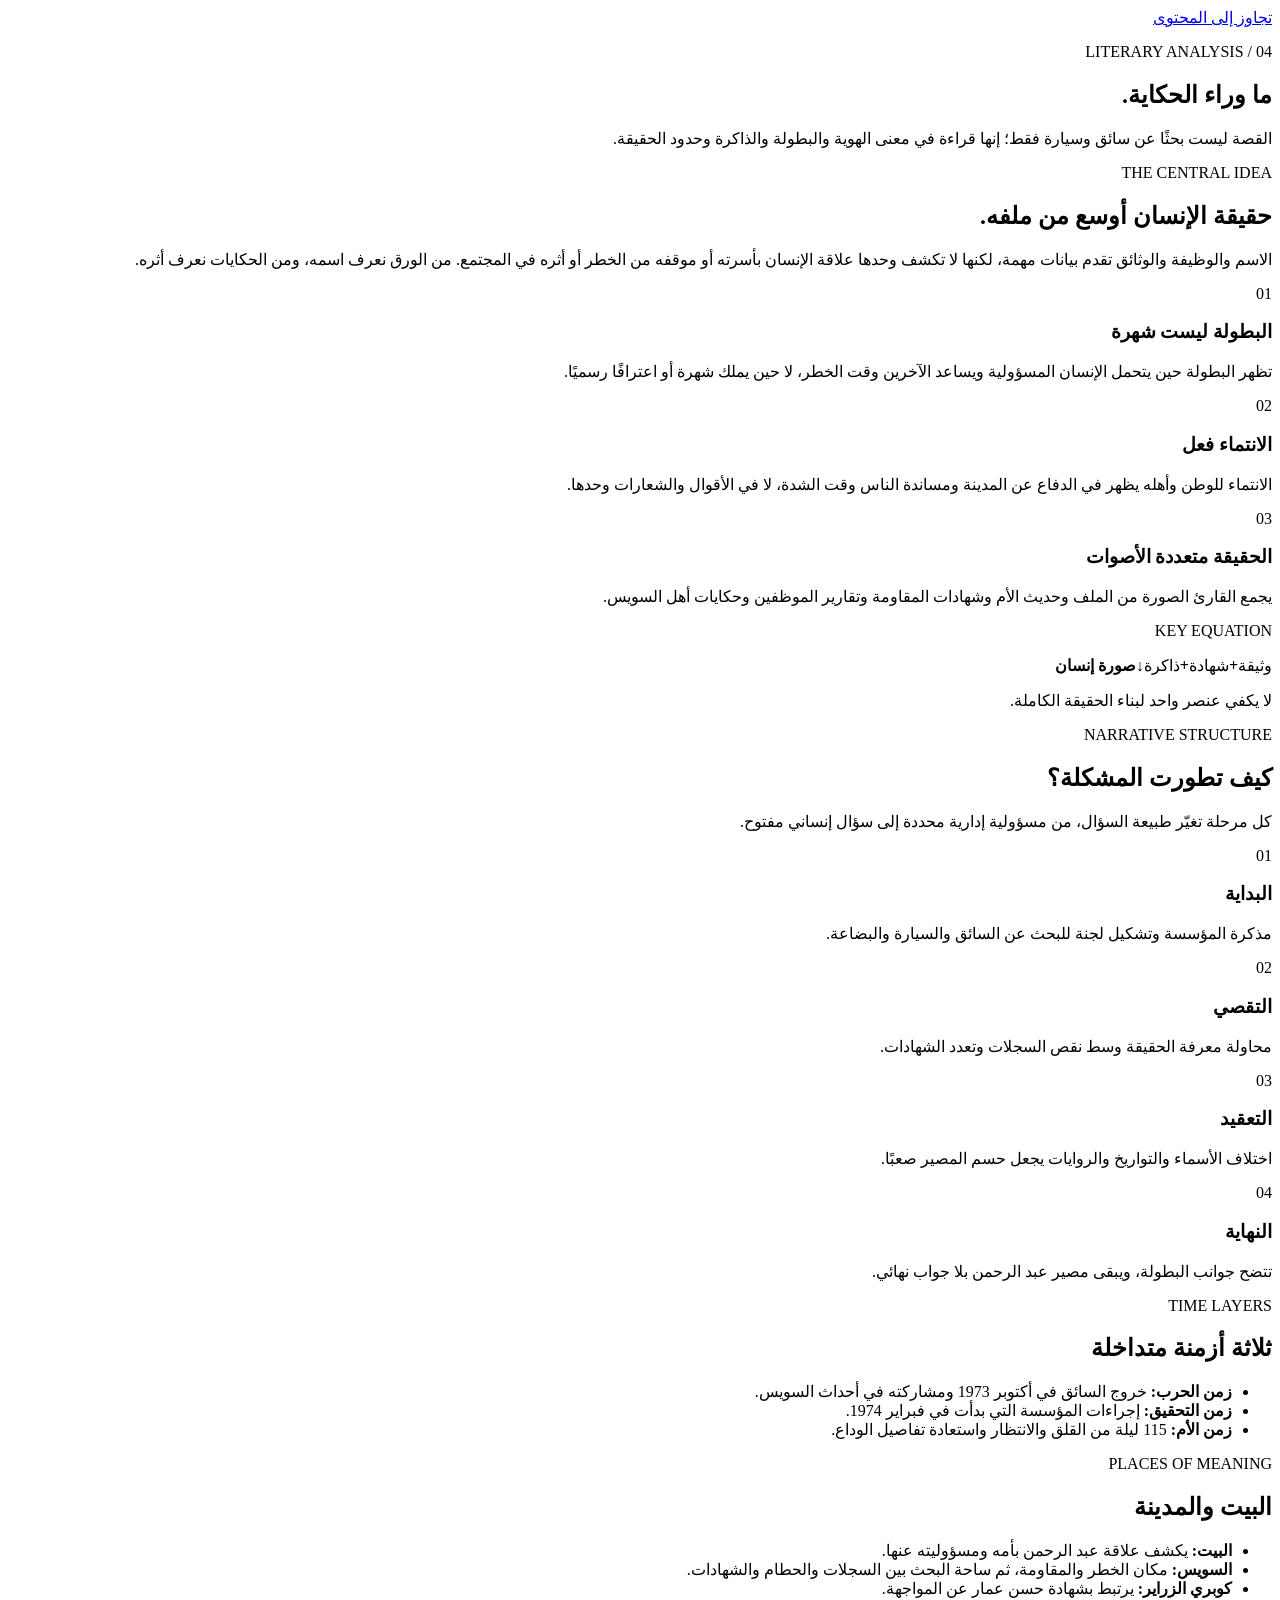
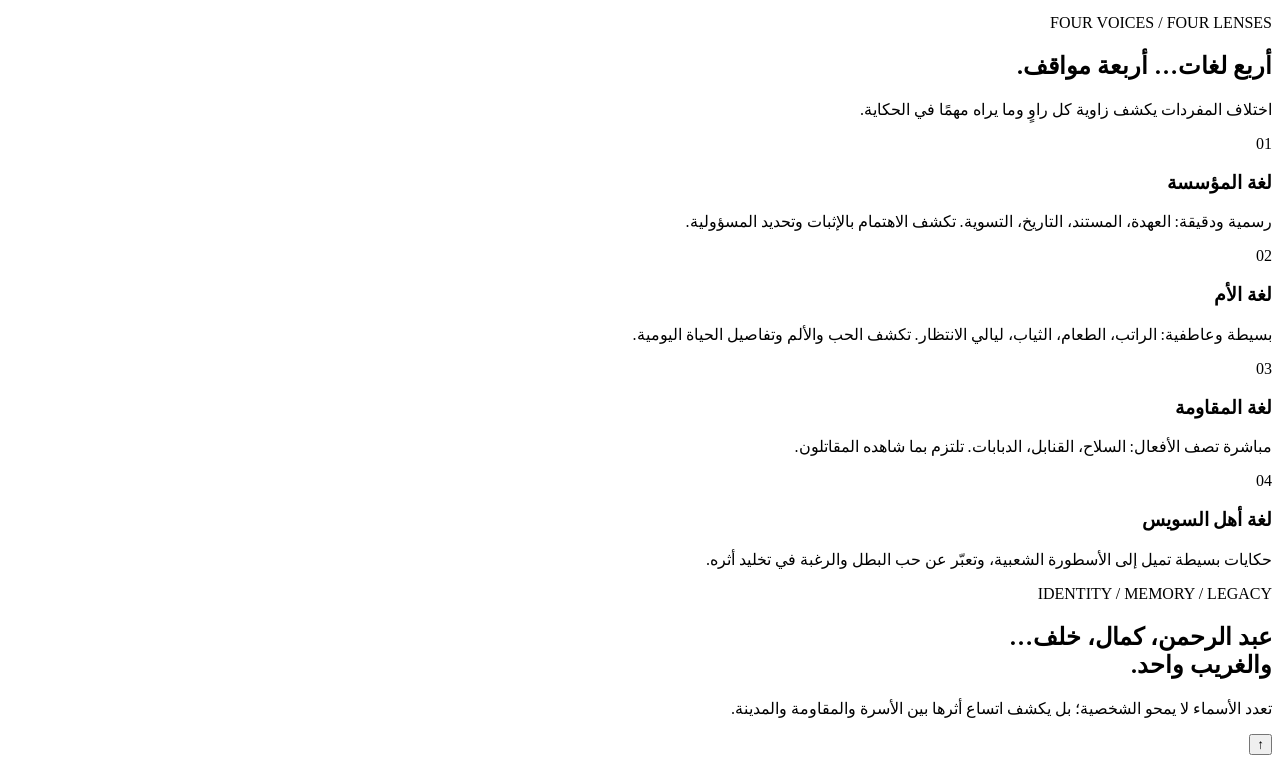
==== commit 30ddc908: "Add files via upload" ====
--- a/analysis.html
+++ b/analysis.html
@@ -1,28 +1,33 @@
 <!doctype html>
 <html lang="ar" dir="rtl">
 <head>
-<meta charset="utf-8"><meta name="viewport" content="width=device-width, initial-scale=1">
-<meta name="theme-color" content="#050505"><meta name="description" content="تحليل الفكرة الرئيسة والحبكة والزمان والمكان واللغات السردية في قصة حكايات الغريب.">
-<title>التحليل الأدبي | MR1 — حكايات الغريب</title>
-<link rel="icon" href="assets/favicon.svg" type="image/svg+xml"><link rel="stylesheet" href="css/style.css"><script src="js/main.js" defer></script>
+  <meta charset="utf-8">
+  <meta name="viewport" content="width=device-width, initial-scale=1">
+  <meta name="theme-color" content="#07090f">
+  <meta name="description" content="مساحة MR1 التفاعلية لقراءة وتحليل حكايات الغريب لجمال الغيطاني.">
+  <meta property="og:type" content="website">
+  <meta property="og:title" content="التحليل الأدبي | MR1 — حكايات الغريب">
+  <meta property="og:description" content="من ملف إداري صغير إلى سؤال كبير عن الإنسان والأثر.">
+  <title>التحليل الأدبي | MR1 — حكايات الغريب</title>
+  <link rel="icon" type="image/svg+xml" href="assets/favicon.svg">
+  <link rel="preload" href="assets/fonts/TheYearofTheCamel-Bold.otf.ttf" as="font" type="font/ttf" crossorigin>
+  <link rel="stylesheet" href="css/style.css">
+  <script type="module" src="js/app.js"></script>
 </head>
-<body data-page="analysis" id="top"><div class="grain" aria-hidden="true"></div><div class="light-orb orb-a" aria-hidden="true"></div><div class="light-orb orb-b" aria-hidden="true"></div>
-<header class="site-header">
-      <a class="brand" href="index.html" aria-label="MR1 — الصفحة الرئيسية"><span class="brand-mark">MR<span>1</span></span><span class="brand-copy"><strong>MR1 / STUDY EXPERIENCE</strong><small>حكايات الغريب · جمال الغيطاني</small></span></a>
-      <button class="menu-toggle" type="button" aria-label="فتح القائمة" aria-expanded="false" aria-controls="main-nav"><i></i><i></i><i></i></button>
-      <nav class="main-nav" id="main-nav" aria-label="التنقل الرئيسي"><a href="index.html" class="" >الرئيسية</a><a href="story.html" class="" >القصة</a><a href="characters.html" class="" >الشخصيات</a><a href="timeline.html" class="" >خط الأحداث</a><a href="analysis.html" class="active" aria-current=page>التحليل</a><a href="review.html" class="" >المراجعة</a><a href="quiz.html" class="" >اختبر نفسك</a></nav>
-      <a class="header-cta" href="quiz.html">ابدأ الاختبار <span>↗</span></a>
-    </header><main>
-<section class="page-hero shell"><div class="page-hero-copy"><span class="eyebrow"><i></i> 04 — LITERARY ANALYSIS</span><h1>ما وراء<br><em>الحكاية.</em></h1><p>القصة ليست بحثًا عن سائق وسيارة فقط؛ إنها قراءة في معنى الهوية والبطولة والذاكرة وحدود الحقيقة.</p></div><div class="page-side-note"><b>04</b><span>READ BETWEEN<br>THE LINES</span></div></section>
-<section class="analysis-main shell"><div class="thesis-card reveal"><div><span class="eyebrow"><i></i> CENTRAL THESIS</span><h2>حقيقة الإنسان<br><em>أوسع من ملفه.</em></h2><p>الاسم والوظيفة والوثائق تقدم بيانات مهمة، لكنها لا تكشف وحدها علاقة الإنسان بأسرته أو موقفه من الخطر أو أثره في المجتمع. من الورق نعرف اسمه، ومن الحكايات نعرف أثره.</p></div><div class="thesis-stamp">MR1<br><small>THE CORE</small></div></div>
-<div class="analysis-points"><article class="analysis-point reveal"><span>A / 01</span><h3>البطولة ليست شهرة</h3><p>تظهر البطولة حين يتحمل الإنسان المسؤولية ويساعد الآخرين وقت الخطر، لا حين يملك شهرة أو اعترافًا رسميًا.</p></article><article class="analysis-point reveal"><span>B / 02</span><h3>الانتماء فعل</h3><p>الانتماء للوطن وأهله يظهر في الدفاع عن المدينة ومساندة الناس وقت الشدة، لا في الأقوال والشعارات وحدها.</p></article><article class="analysis-point reveal"><span>C / 03</span><h3>الحقيقة متعددة الأصوات</h3><p>لا يقدم الكاتب سيرة مستقيمة؛ بل يجعل القارئ يجمع الصورة من الملف وحديث الأم وشهادات المقاومة وتقارير الموظفين وحكايات أهل السويس.</p></article></div></section>
-<section class="plot-section"><div class="shell"><div class="section-heading reveal"><div><span class="eyebrow"><i></i> THE PLOT</span><h2>الحبكة<br><em>كيف تطورت المشكلة؟</em></h2></div><p>كل مرحلة تغيّر طبيعة السؤال، من مسؤولية إدارية محددة إلى سؤال إنساني مفتوح.</p></div><div class="plot-steps"><article class="plot-step reveal"><span>01</span><b>البداية</b><p>مذكرة المؤسسة وتشكيل لجنة للبحث عن السائق والسيارة والبضاعة.</p></article><article class="plot-step reveal"><span>02</span><b>الصراع</b><p>محاولة معرفة الحقيقة وسط نقص السجلات وتعدد الشهادات.</p></article><article class="plot-step reveal"><span>03</span><b>العقدة</b><p>اختلاف الأسماء والتواريخ والروايات يجعل حسم المصير صعبًا.</p></article><article class="plot-step reveal"><span>04</span><b>النهاية</b><p>تتضح جوانب البطولة، ويبقى مصير عبد الرحمن بلا جواب نهائي.</p></article></div></div></section>
-<section class="time-voices shell"><div class="section-heading reveal"><div><span class="eyebrow"><i></i> TIME & PLACE</span><h2>الزمان<br><em>والمكان</em></h2></div><p>تتحرك القصة بين زمن الحرب وزمن التحقيق وزمن انتظار الأم، وبين البيت والمدينة.</p></div><div class="timeplace-grid"><article class="timeplace-card reveal"><span class="giant-mark">01</span><h3>ثلاثة أزمنة متداخلة</h3><ul><li><b>زمن الحرب:</b> خروج السائق في أكتوبر 1973 ومشاركته في أحداث السويس.</li><li><b>زمن التحقيق:</b> إجراءات المؤسسة التي بدأت في فبراير 1974.</li><li><b>زمن الأم:</b> 115 ليلة من القلق والانتظار واستعادة تفاصيل الوداع.</li></ul></article><article class="timeplace-card reveal"><span class="giant-mark">02</span><h3>البيت والمدينة</h3><ul><li><b>البيت:</b> يكشف علاقة عبد الرحمن بأمه ومسؤوليته عنها.</li><li><b>السويس:</b> مكان الخطر والمقاومة، ثم ساحة البحث بين السجلات والحطام والشهادات.</li><li><b>كوبري الزراير:</b> يرتبط بشهادة حسن عمار عن المواجهة.</li></ul></article></div></section>
-<section class="voices-section"><div class="shell"><div class="section-heading reveal"><div><span class="eyebrow"><i></i> FOUR VOICES</span><h2>أربع لغات…<br><em>أربعة مواقف.</em></h2></div><p>اختلاف المفردات يكشف زاوية كل راوٍ وما يراه مهمًا في الحكاية.</p></div><div class="voice-grid"><article class="voice reveal"><span>01</span><h3>لغة المؤسسة</h3><p>رسمية ودقيقة: العهدة، المستند، التاريخ، التسوية. تكشف الاهتمام بالإثبات وتحديد المسؤولية.</p></article><article class="voice reveal"><span>02</span><h3>لغة الأم</h3><p>بسيطة وعاطفية: الراتب، الطعام، الثياب، ليالي الانتظار. تكشف الحب والألم وتفاصيل الحياة اليومية.</p></article><article class="voice reveal"><span>03</span><h3>لغة المقاومة</h3><p>مباشرة تصف الأفعال: السلاح، القنابل، الدبابات. تلتزم بما شاهده المقاتلون.</p></article><article class="voice reveal"><span>04</span><h3>لغة أهل السويس</h3><p>حكايات بسيطة تميل إلى الأسطورة الشعبية، وتعبّر عن حب البطل والرغبة في تخليد أثره.</p></article></div></div></section>
-<section class="ending-callout shell reveal"><span class="eyebrow"><i></i> IDENTITY & MEMORY</span><h2>عبد الرحمن، كمال، خلف…<br><em>والغريب واحد.</em></h2><p>تعدد الأسماء لا يمحو الشخصية؛ بل يكشف اتساع أثرها بين الأسرة والمقاومة والمدينة.</p><a class="btn btn-blue" href="review.html">ثبّت فهمك بالمراجعة <span>↗</span></a></section>
-</main><footer class="site-footer">
-      <div class="footer-top"><div class="footer-brand"><span class="brand-mark">MR<span>1</span></span><div><strong>حكايات الغريب</strong><small>تجربة أدبية تفاعلية</small></div></div><p>من ملف إداري صغير… إلى سؤال كبير عن الإنسان والأثر.</p><a class="footer-toplink" href="#top">العودة للأعلى ↑</a></div>
-      <div class="footer-bottom"><span class="copyright">© 2026 · MR1 — ALL RIGHTS RESERVED</span><div class="social-area"><span>تابعني على إنستجرام</span><a class="instagram-link" href="https://www.instagram.com/iammuhannd/" target="_blank" rel="noopener noreferrer" aria-label="افتح حساب إنستجرام iammuhannd"><svg viewBox="0 0 24 24" aria-hidden="true"><rect x="3" y="3" width="18" height="18" rx="5"/><circle cx="12" cy="12" r="4"/><circle cx="17.6" cy="6.5" r="1"/></svg><b>@iammuhannd</b><span class="external-arrow">↗</span></a></div></div>
-    </footer>
-    <a class="floating-instagram" href="https://www.instagram.com/iammuhannd/" target="_blank" rel="noopener noreferrer" aria-label="تابعني على إنستجرام @iammuhannd"><svg viewBox="0 0 24 24" aria-hidden="true"><rect x="3" y="3" width="18" height="18" rx="5"/><circle cx="12" cy="12" r="4"/><circle cx="17.6" cy="6.5" r="1"/></svg></a>
-    <button class="back-to-top" type="button" aria-label="العودة إلى أعلى الصفحة">↑</button></body></html>+<body data-page="analysis">
+  <a class="skip-link" href="#main-content">تجاوز إلى المحتوى</a>
+  <div class="ambient ambient--one" aria-hidden="true"></div><div class="ambient ambient--two" aria-hidden="true"></div>
+  <div id="site-header"></div>
+  <main id="main-content" class="page-shell">
+<section class="page-hero section-wrap"><p class="eyebrow">04 / LITERARY ANALYSIS</p><h1>ما وراء <span class="text-glow">الحكاية.</span></h1><p class="lead">القصة ليست بحثًا عن سائق وسيارة فقط؛ إنها قراءة في معنى الهوية والبطولة والذاكرة وحدود الحقيقة.</p></section>
+<section class="section-wrap analysis-grid"><article class="analysis-main reveal"><p class="eyebrow">THE CENTRAL IDEA</p><h2>حقيقة الإنسان أوسع <span class="text-glow">من ملفه.</span></h2><p>الاسم والوظيفة والوثائق تقدم بيانات مهمة، لكنها لا تكشف وحدها علاقة الإنسان بأسرته أو موقفه من الخطر أو أثره في المجتمع. من الورق نعرف اسمه، ومن الحكايات نعرف أثره.</p><div class="concept-grid"><div class="concept-card"><span>01</span><h3>البطولة ليست شهرة</h3><p>تظهر البطولة حين يتحمل الإنسان المسؤولية ويساعد الآخرين وقت الخطر، لا حين يملك شهرة أو اعترافًا رسميًا.</p></div><div class="concept-card"><span>02</span><h3>الانتماء فعل</h3><p>الانتماء للوطن وأهله يظهر في الدفاع عن المدينة ومساندة الناس وقت الشدة، لا في الأقوال والشعارات وحدها.</p></div><div class="concept-card"><span>03</span><h3>الحقيقة متعددة الأصوات</h3><p>يجمع القارئ الصورة من الملف وحديث الأم وشهادات المقاومة وتقارير الموظفين وحكايات أهل السويس.</p></div></div></article><aside class="analysis-aside reveal"><p class="eyebrow">KEY EQUATION</p><div class="equation"><span>وثيقة</span><b>+</b><span>شهادة</span><b>+</b><span>ذاكرة</span><i>↓</i><strong>صورة إنسان</strong></div><p class="muted">لا يكفي عنصر واحد لبناء الحقيقة الكاملة.</p></aside></section>
+<section class="section-wrap section-block"><div class="section-heading reveal"><div><p class="eyebrow">NARRATIVE STRUCTURE</p><h2>كيف تطورت <span class="text-glow">المشكلة؟</span></h2></div><p>كل مرحلة تغيّر طبيعة السؤال، من مسؤولية إدارية محددة إلى سؤال إنساني مفتوح.</p></div><div class="process-track"><div class="process-step reveal"><span>01</span><h3>البداية</h3><p>مذكرة المؤسسة وتشكيل لجنة للبحث عن السائق والسيارة والبضاعة.</p></div><div class="process-step reveal"><span>02</span><h3>التقصي</h3><p>محاولة معرفة الحقيقة وسط نقص السجلات وتعدد الشهادات.</p></div><div class="process-step reveal"><span>03</span><h3>التعقيد</h3><p>اختلاف الأسماء والتواريخ والروايات يجعل حسم المصير صعبًا.</p></div><div class="process-step reveal"><span>04</span><h3>النهاية</h3><p>تتضح جوانب البطولة، ويبقى مصير عبد الرحمن بلا جواب نهائي.</p></div></div></section>
+<section class="section-wrap time-place-grid"><div class="glass-panel reveal"><p class="eyebrow">TIME LAYERS</p><h2>ثلاثة أزمنة <span class="text-glow">متداخلة</span></h2><ul class="clean-list"><li><b>زمن الحرب:</b> خروج السائق في أكتوبر 1973 ومشاركته في أحداث السويس.</li><li><b>زمن التحقيق:</b> إجراءات المؤسسة التي بدأت في فبراير 1974.</li><li><b>زمن الأم:</b> 115 ليلة من القلق والانتظار واستعادة تفاصيل الوداع.</li></ul></div><div class="glass-panel reveal"><p class="eyebrow">PLACES OF MEANING</p><h2>البيت <span class="text-glow">والمدينة</span></h2><ul class="clean-list"><li><b>البيت:</b> يكشف علاقة عبد الرحمن بأمه ومسؤوليته عنها.</li><li><b>السويس:</b> مكان الخطر والمقاومة، ثم ساحة البحث بين السجلات والحطام والشهادات.</li><li><b>كوبري الزراير:</b> يرتبط بشهادة حسن عمار عن المواجهة.</li></ul></div></section>
+<section class="section-wrap language-section"><div class="section-heading reveal"><div><p class="eyebrow">FOUR VOICES / FOUR LENSES</p><h2>أربع لغات… <span class="text-glow">أربعة مواقف.</span></h2></div><p>اختلاف المفردات يكشف زاوية كل راوٍ وما يراه مهمًا في الحكاية.</p></div><div class="language-grid"><div class="language-card reveal"><span>01</span><h3>لغة المؤسسة</h3><p>رسمية ودقيقة: العهدة، المستند، التاريخ، التسوية. تكشف الاهتمام بالإثبات وتحديد المسؤولية.</p></div><div class="language-card reveal"><span>02</span><h3>لغة الأم</h3><p>بسيطة وعاطفية: الراتب، الطعام، الثياب، ليالي الانتظار. تكشف الحب والألم وتفاصيل الحياة اليومية.</p></div><div class="language-card reveal"><span>03</span><h3>لغة المقاومة</h3><p>مباشرة تصف الأفعال: السلاح، القنابل، الدبابات. تلتزم بما شاهده المقاتلون.</p></div><div class="language-card reveal"><span>04</span><h3>لغة أهل السويس</h3><p>حكايات بسيطة تميل إلى الأسطورة الشعبية، وتعبّر عن حب البطل والرغبة في تخليد أثره.</p></div></div></section>
+<section class="section-wrap final-thought reveal"><p class="eyebrow">IDENTITY / MEMORY / LEGACY</p><h2>عبد الرحمن، كمال، خلف…<br><span class="text-glow">والغريب واحد.</span></h2><p>تعدد الأسماء لا يمحو الشخصية؛ بل يكشف اتساع أثرها بين الأسرة والمقاومة والمدينة.</p></section>
+</main>
+  <div id="site-footer"></div>
+  <div id="toast-region" class="toast-region" aria-live="polite" aria-atomic="true"></div>
+  <button class="back-to-top" type="button" aria-label="العودة إلى أعلى الصفحة">↑</button>
+</body>
+</html>
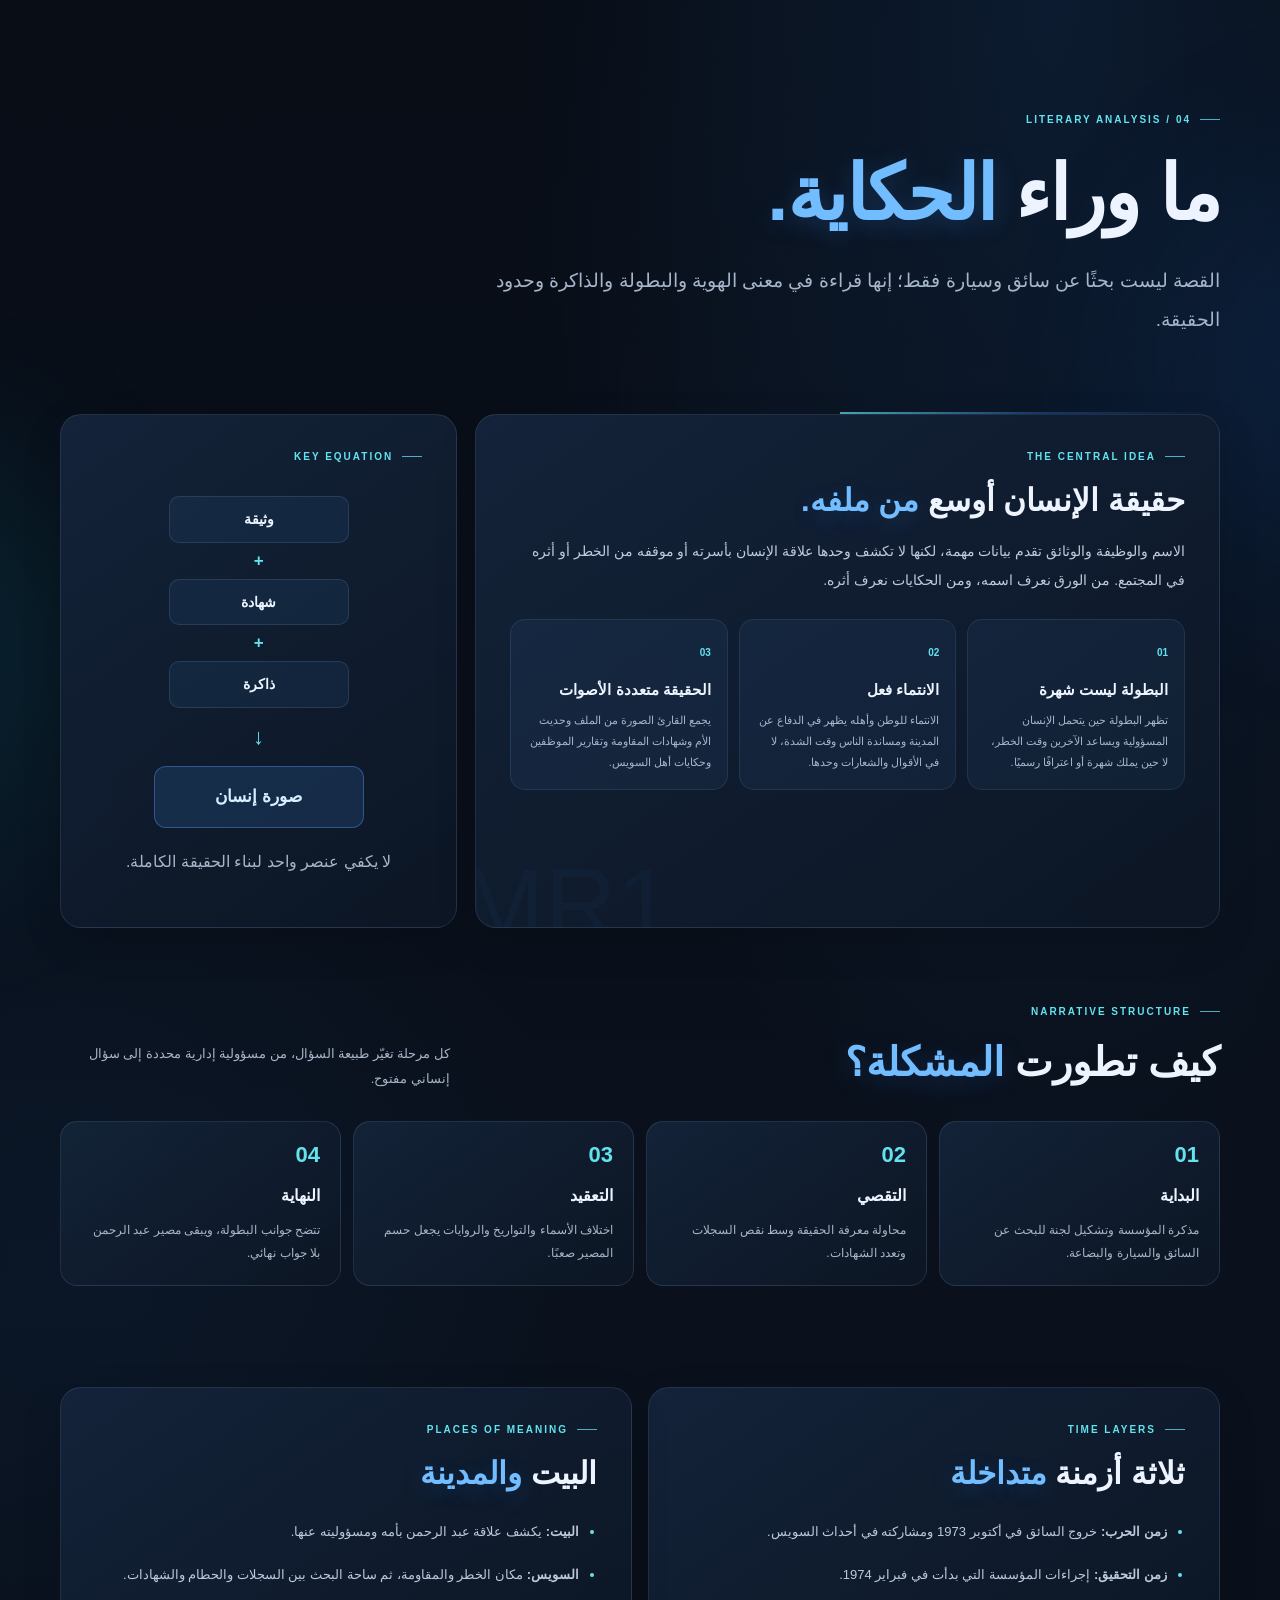
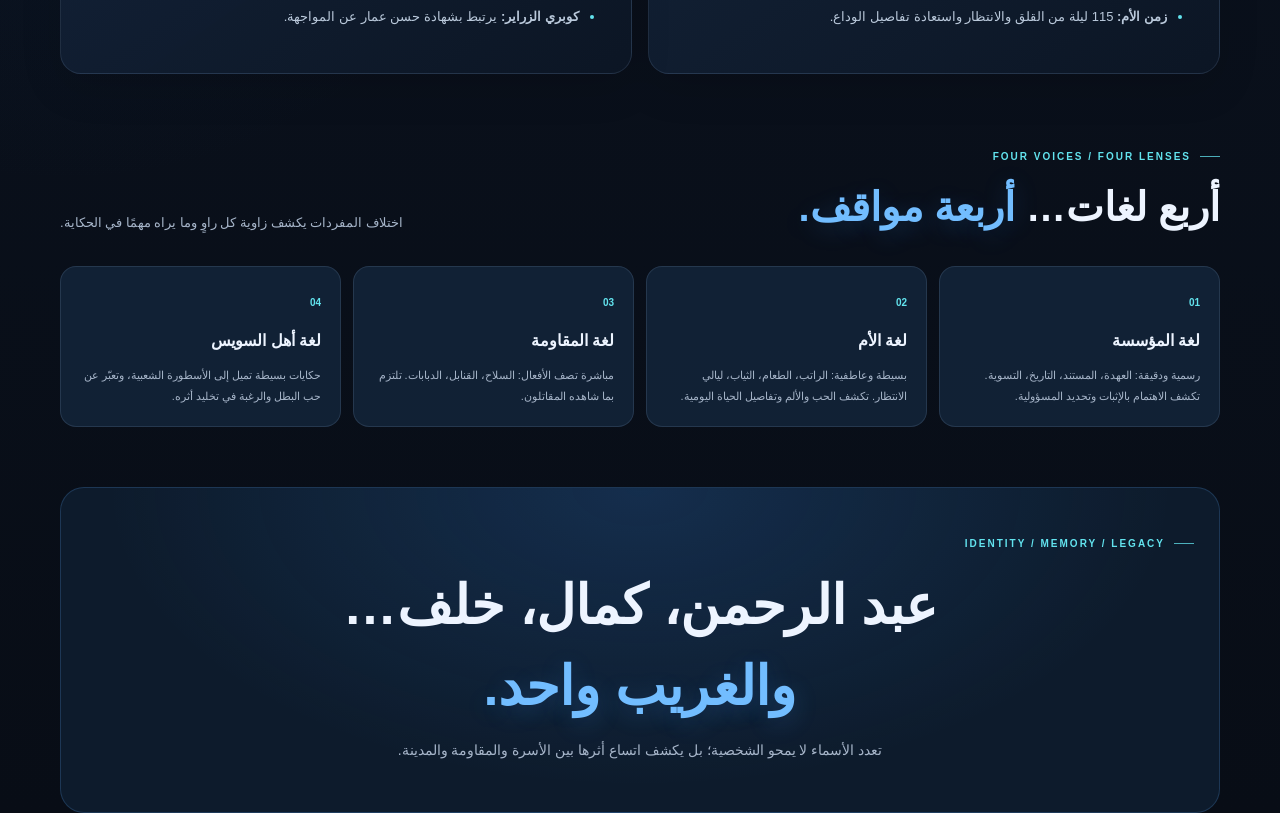
==== commit c2ea09fb: "Polish MR1 visual identity and Arabic editorial copy" ====
--- a/analysis.html
+++ b/analysis.html
@@ -4,10 +4,10 @@
   <meta charset="utf-8">
   <meta name="viewport" content="width=device-width, initial-scale=1">
   <meta name="theme-color" content="#07090f">
-  <meta name="description" content="مساحة MR1 التفاعلية لقراءة وتحليل حكايات الغريب لجمال الغيطاني.">
+  <meta name="description" content="تحليل أدبي لحكايات الغريب يتناول الهوية والبطولة والذاكرة وحدود الحقيقة.">
   <meta property="og:type" content="website">
   <meta property="og:title" content="التحليل الأدبي | MR1 — حكايات الغريب">
-  <meta property="og:description" content="من ملف إداري صغير إلى سؤال كبير عن الإنسان والأثر.">
+  <meta property="og:description" content="تحليل أدبي لحكايات الغريب يتناول الهوية والبطولة والذاكرة وحدود الحقيقة.">
   <title>التحليل الأدبي | MR1 — حكايات الغريب</title>
   <link rel="icon" type="image/svg+xml" href="assets/favicon.svg">
   <link rel="preload" href="assets/fonts/TheYearofTheCamel-Bold.otf.ttf" as="font" type="font/ttf" crossorigin>
--- a/css/style.css
+++ b/css/style.css
@@ -0,0 +1,20 @@
+/* MR1 Hikayat AlGharib 3.0 — modular stylesheet entry */
+@import url('./variables.css');
+@import url('./base.css');
+@import url('./typography.css');
+@import url('./layout.css');
+@import url('./components.css');
+@import url('./header.css');
+@import url('./footer.css');
+@import url('./hero.css');
+@import url('./analysis.css');
+@import url('./effects.css');
+@import url('./responsive.css');
+@import url('./pages/home.css');
+@import url('./pages/story.css');
+@import url('./pages/characters.css');
+@import url('./pages/timeline.css');
+@import url('./pages/review.css');
+@import url('./pages/quiz.css');
+
+@import url('./polish.css');
